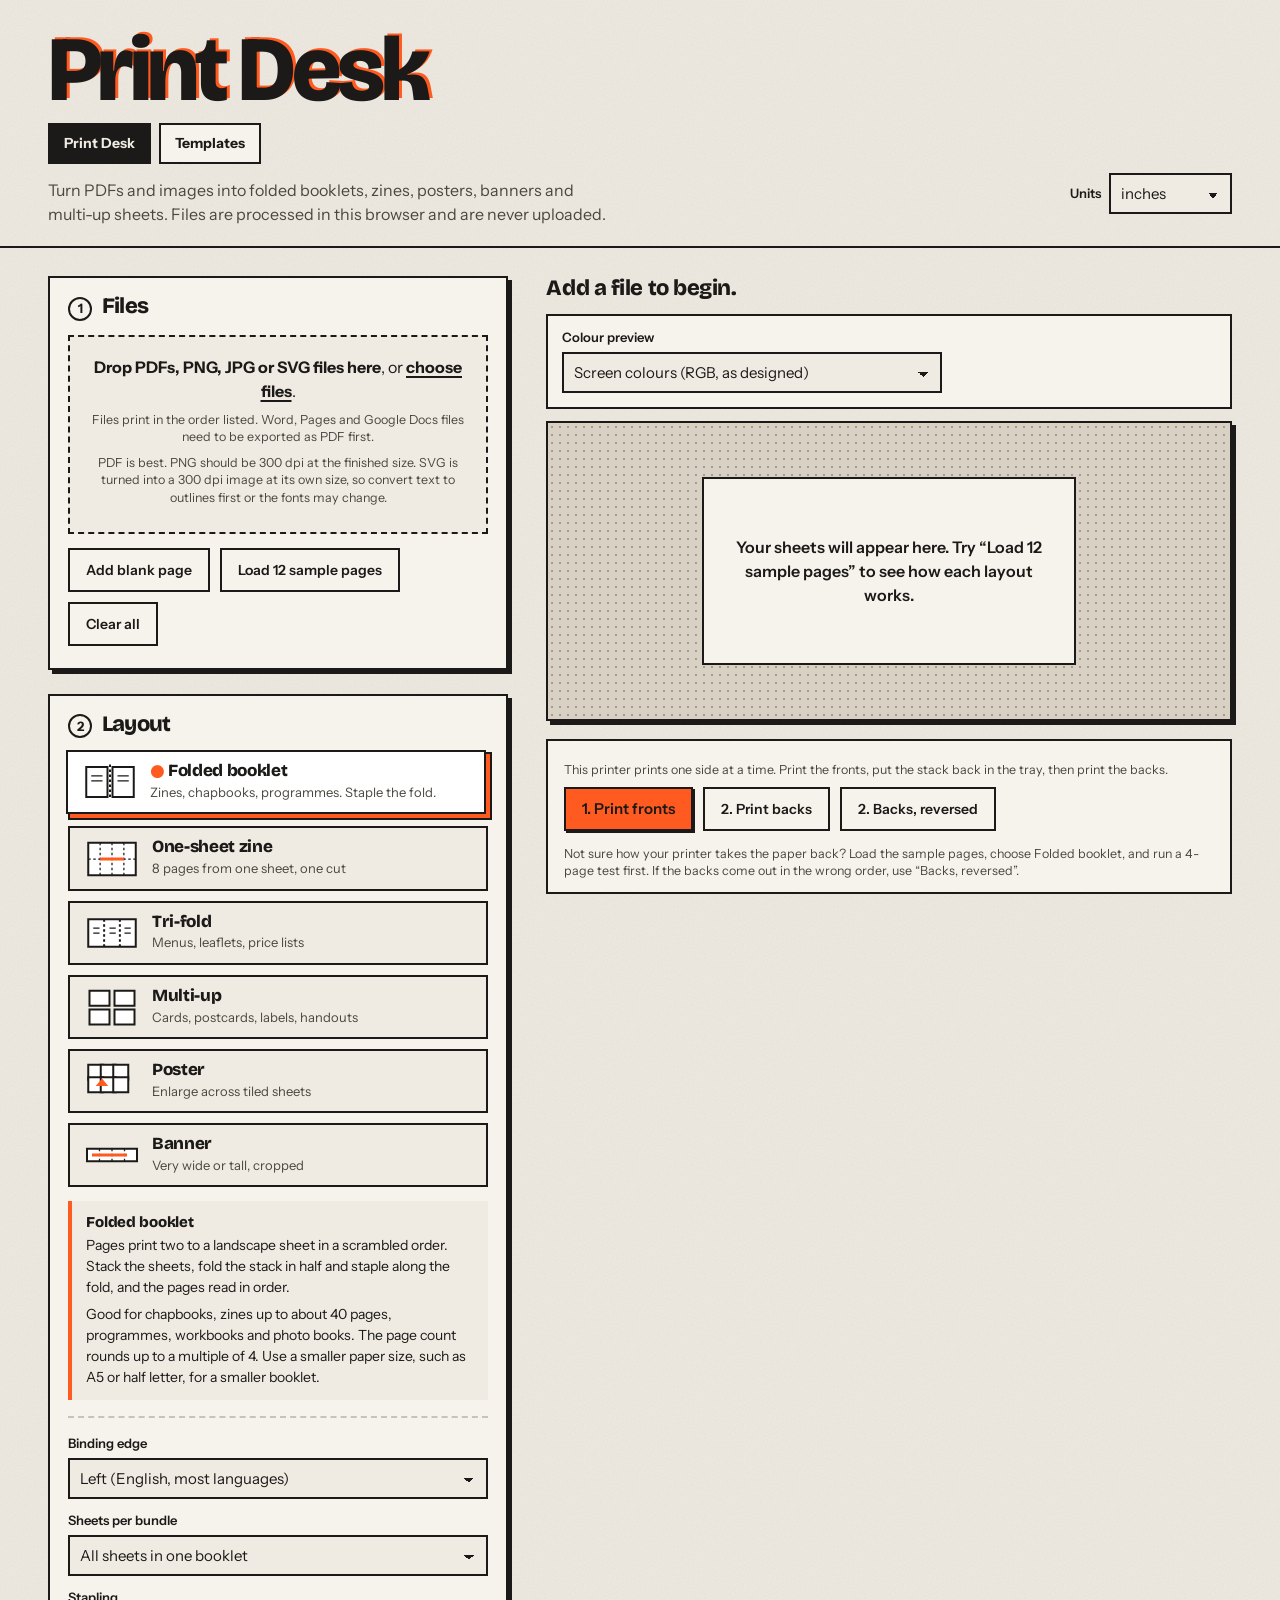
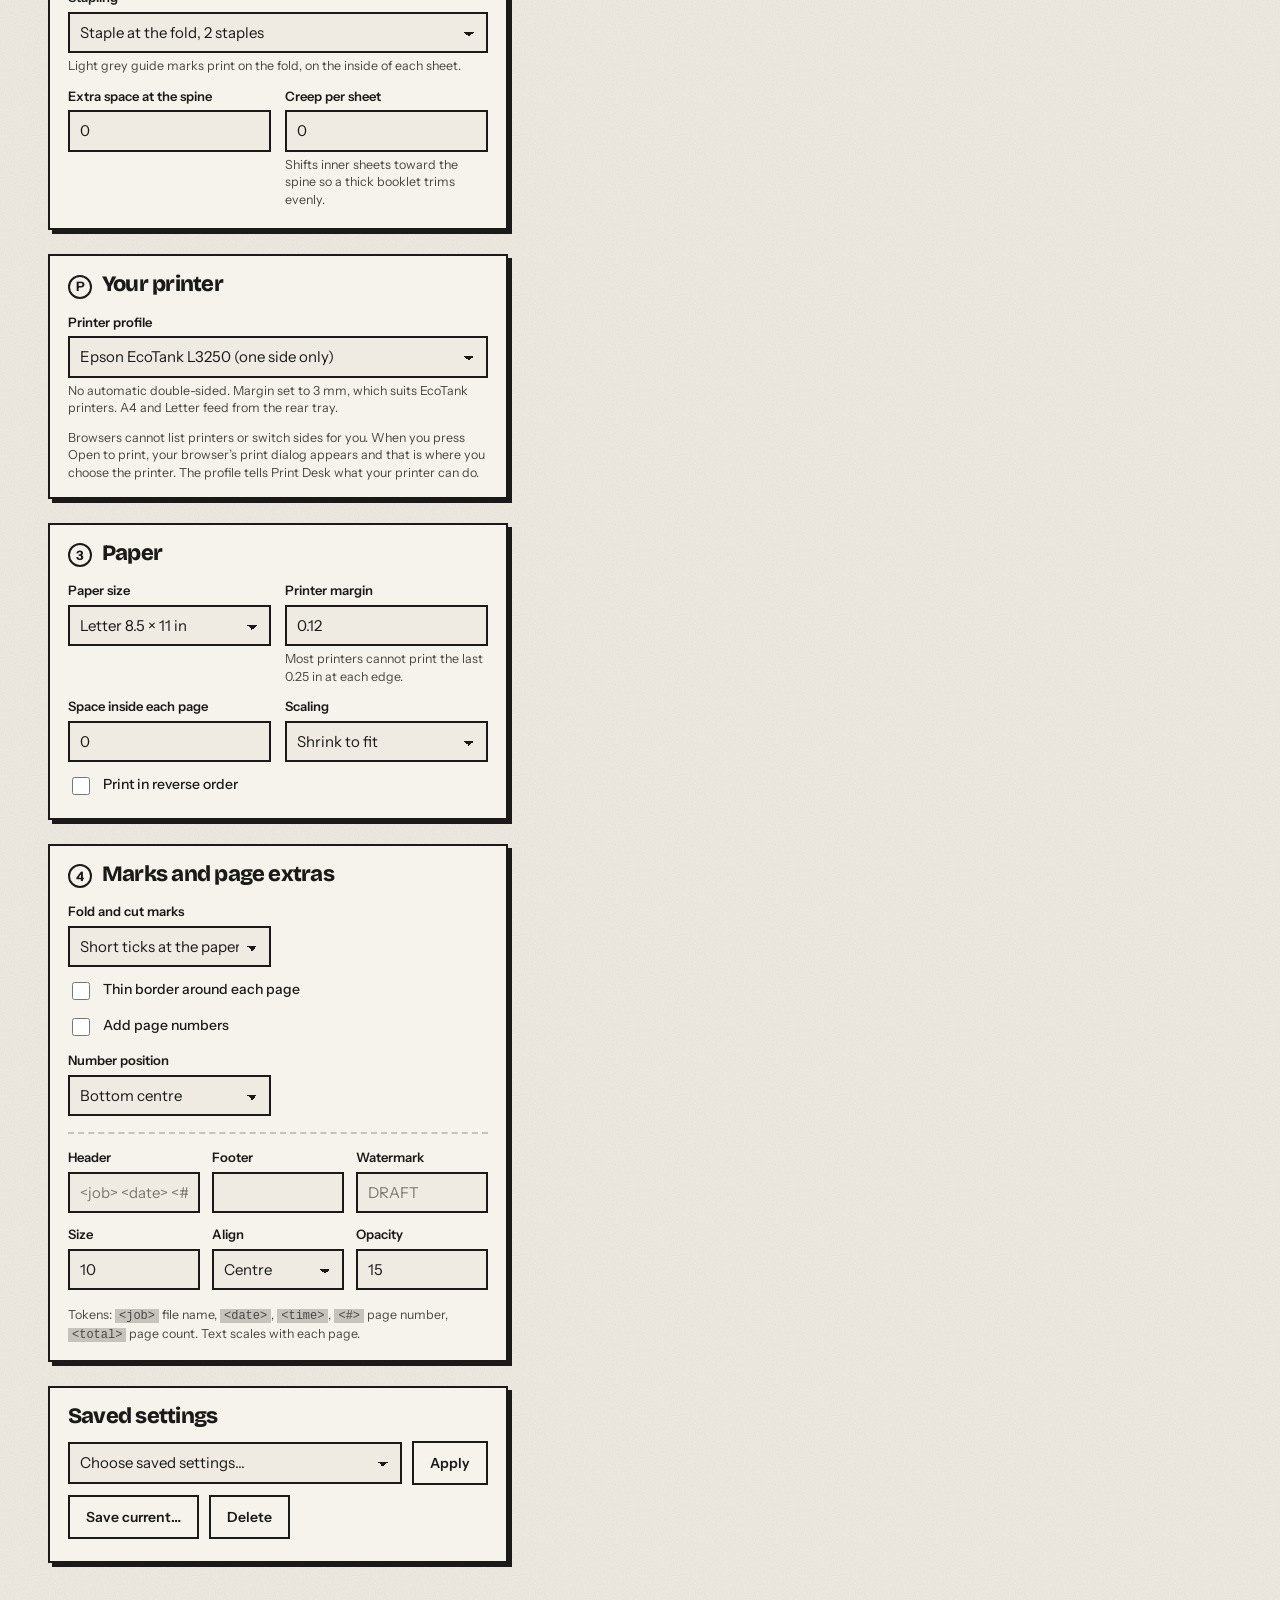
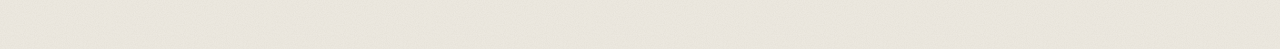
==== index.html @ c26a6591 "Add insert card for window pocket (with window guide); tidy panel labels Co-Authored-By: Claude Sonn" ====
<!doctype html>
<html lang="en">
<head>
<meta charset="utf-8">
<meta name="viewport" content="width=device-width, initial-scale=1">
<title>Print Desk</title>
<link rel="preconnect" href="https://fonts.googleapis.com">
<link rel="preconnect" href="https://fonts.gstatic.com" crossorigin>
<link href="https://fonts.googleapis.com/css2?family=Bricolage+Grotesque:opsz,wght@12..96,500;12..96,800&family=Instrument+Sans:wght@400;500;600;700&display=swap" rel="stylesheet">
<link rel="stylesheet" href="style.css?v=1791125872">
</head>
<body>
<a class="skip" href="#controls">Skip to settings</a>
<header class="top">
  <div>
    <h1 data-text="Print Desk">Print Desk</h1>
    <nav class="sitenav" aria-label="Tools"><a href="./" aria-current="page">Print Desk</a><a href="templates.html">Templates</a></nav>
    <p>Turn PDFs and images into folded booklets, zines, posters, banners and multi-up sheets. Files are processed in this browser and are never uploaded.</p>
  </div>
  <label class="unit">Units
    <select id="unit"><option value="in">inches</option><option value="mm">millimetres</option></select>
  </label>
</header>

<main class="layout">
  <form class="controls" id="controls" onsubmit="return false">

    <section class="card">
      <h2><span class="n" aria-hidden="true">1</span>Files</h2>
      <div class="drop" id="drop">
        <input type="file" id="fileInput" multiple accept="application/pdf,image/png,image/jpeg,image/webp,image/gif,image/svg+xml,.svg">
        <p><strong>Drop PDFs, PNG, JPG or SVG files here</strong>, or <label for="fileInput" class="link">choose files</label>.</p>
        <p class="hint">Files print in the order listed. Word, Pages and Google Docs files need to be exported as PDF first.</p>
        <p class="hint">PDF is best. PNG should be 300 dpi at the finished size. SVG is turned into a 300 dpi image at its own size, so convert text to outlines first or the fonts may change.</p>
      </div>
      <ul class="files" id="fileList"></ul>
      <div class="row">
        <button type="button" id="addBlank" class="ghost">Add blank page</button>
        <button type="button" id="addSample" class="ghost">Load 12 sample pages</button>
        <button type="button" id="clearAll" class="ghost">Clear all</button>
      </div>
    </section>

    <section class="card">
      <h2><span class="n" aria-hidden="true">2</span>Layout</h2>
      <div class="chips" role="radiogroup" aria-label="Layout">
        <label class="chip"><input type="radio" name="layout" value="booklet" checked><span><svg class="ico" viewBox="0 0 44 32" aria-hidden="true" focusable="false" fill="none" stroke="currentColor" stroke-width="1.6"><rect x="3" y="4" width="17" height="24" fill="#fff"/><rect x="24" y="4" width="17" height="24" fill="#fff"/><path d="M22 2v28" stroke-dasharray="2 2"/><path d="M7 11h9M7 15h9M28 11h9M28 15h9" stroke-width="1"/></svg><span class="txt"><b>Folded booklet</b><i>Zines, chapbooks, programmes. Staple the fold.</i></span></span></label>
        <label class="chip"><input type="radio" name="layout" value="zine"><span><svg class="ico" viewBox="0 0 44 32" aria-hidden="true" focusable="false" fill="none" stroke="currentColor" stroke-width="1.6"><rect x="3" y="3" width="38" height="26" fill="#fff"/><path d="M12.5 3v26M22 3v26M31.5 3v26M3 16h38" stroke-dasharray="2 2" stroke-width="1"/><path d="M12.5 16h19" stroke="#FF5A1F" stroke-width="2.4"/></svg><span class="txt"><b>One-sheet zine</b><i>8 pages from one sheet, one cut</i></span></span></label>
        <label class="chip"><input type="radio" name="layout" value="trifold"><span><svg class="ico" viewBox="0 0 44 32" aria-hidden="true" focusable="false" fill="none" stroke="currentColor" stroke-width="1.6"><rect x="3" y="5" width="38" height="22" fill="#fff"/><path d="M15.7 5v22M28.3 5v22" stroke-dasharray="2 2"/><path d="M7 12h5M7 16h5M20 12h5M20 16h5M32 12h5M32 16h5" stroke-width="1"/></svg><span class="txt"><b>Tri-fold</b><i>Menus, leaflets, price lists</i></span></span></label>
        <label class="chip"><input type="radio" name="layout" value="nup"><span><svg class="ico" viewBox="0 0 44 32" aria-hidden="true" focusable="false" fill="none" stroke="currentColor" stroke-width="1.6"><rect x="4" y="3" width="16" height="12" fill="#fff"/><rect x="24" y="3" width="16" height="12" fill="#fff"/><rect x="4" y="18" width="16" height="12" fill="#fff"/><rect x="24" y="18" width="16" height="12" fill="#fff"/></svg><span class="txt"><b>Multi-up</b><i>Cards, postcards, labels, handouts</i></span></span></label>
        <label class="chip"><input type="radio" name="layout" value="poster"><span><svg class="ico" viewBox="0 0 44 32" aria-hidden="true" focusable="false" fill="none" stroke="currentColor" stroke-width="1.6"><rect x="3" y="3" width="12" height="12" fill="#fff"/><rect x="13" y="3" width="12" height="12" fill="#fff"/><rect x="23" y="3" width="12" height="12" fill="#fff"/><rect x="3" y="13" width="12" height="12" fill="#fff"/><rect x="13" y="13" width="12" height="12" fill="#fff"/><rect x="23" y="13" width="12" height="12" fill="#fff"/><path d="M9 20l5-6 5 6z" fill="#FF5A1F" stroke="none"/></svg><span class="txt"><b>Poster</b><i>Enlarge across tiled sheets</i></span></span></label>
        <label class="chip"><input type="radio" name="layout" value="banner"><span><svg class="ico" viewBox="0 0 44 32" aria-hidden="true" focusable="false" fill="none" stroke="currentColor" stroke-width="1.6"><rect x="2" y="11" width="40" height="10" fill="#fff"/><path d="M12 11v10M22 11v10M32 11v10" stroke-dasharray="2 2" stroke-width="1"/><path d="M6 16h28" stroke="#FF5A1F" stroke-width="2.4"/></svg><span class="txt"><b>Banner</b><i>Very wide or tall, cropped</i></span></span></label>
      </div>
      <div class="explain" id="explain" aria-live="polite"></div>

      <div class="opts">
        <div class="opt" data-for="booklet">
          <label>Binding edge
            <select id="binding"><option value="left">Left (English, most languages)</option><option value="right">Right (Arabic, Urdu, Hebrew, manga)</option></select>
          </label>
          <label>Sheets per bundle
            <select id="sig">
              <option value="0">All sheets in one booklet</option>
              <option value="1">1 sheet (4 pages)</option><option value="2">2 sheets (8 pages)</option>
              <option value="3">3 sheets (12 pages)</option><option value="4">4 sheets (16 pages)</option>
              <option value="6">6 sheets (24 pages)</option><option value="8">8 sheets (32 pages)</option>
            </select>
          </label>
          <label>Stapling
            <select id="staples"><option value="2">Staple at the fold, 2 staples</option><option value="3">Staple at the fold, 3 staples</option><option value="0">Fold only, no staple marks</option></select>
            <span class="hint">Light grey guide marks print on the fold, on the inside of each sheet.</span>
          </label>
          <label>Extra space at the spine <input class="dim" id="gutter" type="number" min="0" step="any" value="0"></label>
          <label>Creep per sheet <input class="dim" id="creep" type="number" min="0" step="any" value="0">
            <span class="hint">Shifts inner sheets toward the spine so a thick booklet trims evenly.</span></label>
        </div>

        <div class="opt" data-for="nup">
          <label>Quick start
            <select id="nupPreset"><option value="">Custom grid</option><option value="2x5r">Business cards, 10 per sheet (same card repeated)</option><option value="2x2">Postcards or flyers, 4 per sheet</option><option value="1x2r">Half-page handouts (same page twice)</option><option value="2x1">Two pages side by side</option><option value="3x3">Contact sheet, 9 per sheet</option></select>
          </label>
          <label>Across <input id="across" type="number" min="1" max="12" value="2"></label>
          <label>Down <input id="down" type="number" min="1" max="12" value="2"></label>
          <label>Gap between pages <input class="dim" id="gap" type="number" min="0" step="any" value="0"></label>
          <label>Page order
            <select id="order"><option value="rows">In reading order</option><option value="stack">Cut and stack (pages come out in order after cutting)</option></select>
          </label>
          <label>Stapling or binding
            <select id="nupStaple"><option value="none">None</option><option value="corner">Staple one corner (top left)</option><option value="edge">Staple twice down the left edge</option></select>
            <span class="hint">Leaves extra room on the binding edge and prints a grey guide mark. With double-sided on, the mark and room switch sides on the backs so they line up.</span>
          </label>
          <label>Space for the staple <input class="dim" id="nupGutter" type="number" min="0" step="any" value="0"></label>
          <label class="check"><input type="checkbox" id="repeat"> Repeat the same page in every position (business cards, labels)</label>
          <label class="check"><input type="checkbox" id="duplex" checked> Print on both sides of each sheet</label>
          <label data-when="duplex">Printer flips on
            <select id="flip"><option value="long">Long edge</option><option value="short">Short edge</option></select>
          </label>
        </div>

        <div class="opt" data-for="poster banner">
          <label data-for="poster">Poster size
            <select id="posterPreset"><option value="">Custom size</option><option value="297x420mm">A3 (297 × 420 mm)</option><option value="420x594mm">A2 (420 × 594 mm)</option><option value="594x841mm">A1 (594 × 841 mm)</option><option value="841x1189mm">A0 (841 × 1189 mm)</option><option value="18x24in">18 × 24 in</option><option value="24x36in">24 × 36 in</option><option value="36x48in">36 × 48 in</option></select>
          </label>
          <label data-for="banner">Banner size
            <select id="bannerPreset"><option value="">Custom size</option><option value="72x12in">Wide banner, 6 ft × 1 ft</option><option value="36x6in">Shelf or door strip, 3 ft × 6 in</option><option value="12x72in">Tall banner, 1 ft × 6 ft</option><option value="120x18in">Long banner, 10 ft × 18 in</option></select>
          </label>
          <label>Final width <input class="dim" id="posterW" type="number" min="1" step="any" value="24"></label>
          <label>Final height <input class="dim" id="posterH" type="number" min="1" step="any" value="36"></label>
          <label class="check" data-for="poster"><input type="checkbox" id="keepShape" checked> Keep the shape of the first page</label>
          <label data-for="poster">Fit
            <select id="posterMode"><option value="fit">Fit without stretching</option><option value="stretch">Stretch to fill</option><option value="crop">Fill and crop</option></select>
          </label>
          <label>Overlap between sheets <input class="dim" id="overlap" type="number" min="0" step="any" value="0.5">
            <span class="hint">Printers cannot reach the paper edge, so tiles overlap and you trim the white strip.</span></label>
          <p class="hint" data-for="banner">Banners fill the width and crop the rest. Put your text at the top of the page and run the longest line edge to edge. For a tall banner, put it down the left side.</p>
        </div>

        <div class="opt" data-for="trifold">
          <p class="hint">Six panels per brochure, three on each side. Longer files make several brochures.</p>
        </div>

        <div class="opt" data-for="zine">
          <p class="hint">Pages 1 to 8 on one sheet. Fold, make one cut in the middle, and fold again. Longer files make several zines.</p>
        </div>
      </div>
    </section>

    <section class="card">
      <h2><span class="n" aria-hidden="true">P</span>Your printer</h2>
      <label>Printer profile
        <select id="printer">
          <option value="l3250">Epson EcoTank L3250 (one side only)</option>
          <option value="auto">Printer with automatic double-sided</option>
          <option value="single">Other one-sided printer</option>
        </select>
        <span class="hint" id="printerNote"></span>
      </label>
      <p class="hint">Browsers cannot list printers or switch sides for you. When you press Open to print, your browser’s print dialog appears and that is where you choose the printer. The profile tells Print Desk what your printer can do.</p>
    </section>

    <section class="card">
      <h2><span class="n" aria-hidden="true">3</span>Paper</h2>
      <div class="grid2">
        <label>Paper size
          <select id="paper">
            <option value="letter">Letter 8.5 × 11 in</option><option value="legal">Legal 8.5 × 14 in</option>
            <option value="tabloid">Tabloid 11 × 17 in</option><option value="halfletter">Half letter 5.5 × 8.5 in</option>
            <option value="a4">A4</option><option value="a3">A3</option><option value="a5">A5</option><option value="a6">A6</option>
            <option value="custom">Custom…</option>
          </select>
        </label>
        <label data-for="nup poster banner">Sheet orientation
          <select id="orientation"><option value="auto">Automatic</option><option value="portrait">Portrait</option><option value="landscape">Landscape</option></select>
        </label>
        <label class="custom">Custom width <input class="dim" id="customW" type="number" min="1" step="any" value="8.5"></label>
        <label class="custom">Custom height <input class="dim" id="customH" type="number" min="1" step="any" value="11"></label>
        <label>Printer margin <input class="dim" id="margin" type="number" min="0" step="any" value="0.25">
          <span class="hint">Most printers cannot print the last 0.25 in at each edge.</span></label>
        <label data-for="booklet zine trifold nup">Space inside each page <input class="dim" id="pad" type="number" min="0" step="any" value="0"></label>
        <label data-for="booklet zine trifold nup">Scaling
          <select id="scaling"><option value="fit">Shrink to fit</option><option value="stretch">Stretch to fill</option><option value="none">Actual size (crop if larger)</option></select>
        </label>
        <label class="check"><input type="checkbox" id="reverse"> Print in reverse order</label>
      </div>
    </section>

    <section class="card" data-for="booklet zine trifold nup poster banner" id="extras">
      <h2><span class="n" aria-hidden="true">4</span>Marks and page extras</h2>
      <div class="grid2">
        <label>Fold and cut marks
          <select id="marks"><option value="ticks">Short ticks at the paper edge</option><option value="lines">Full lines</option><option value="none">None</option></select>
        </label>
        <label class="check" data-for="booklet zine trifold nup"><input type="checkbox" id="border"> Thin border around each page</label>
        <label class="check" data-for="booklet zine trifold nup"><input type="checkbox" id="pnOn"> Add page numbers</label>
        <label data-for="booklet zine trifold nup">Number position
          <select id="pnPos"><option value="bc">Bottom centre</option><option value="bo">Bottom outer corner</option><option value="br">Bottom right</option><option value="bl">Bottom left</option><option value="tc">Top centre</option><option value="tr">Top right</option></select>
        </label>
      </div>
      <div class="stamp" data-for="booklet zine trifold nup">
        <label>Header <input id="headerText" type="text" placeholder="&lt;job&gt; &lt;date&gt; &lt;#&gt;"></label>
        <label>Footer <input id="footerText" type="text"></label>
        <label>Watermark <input id="wmText" type="text" placeholder="DRAFT"></label>
        <label>Size <input id="headerSize" type="number" min="4" max="48" value="10"></label>
        <label>Align <select id="headerAlign"><option value="center">Centre</option><option value="left">Left</option><option value="right">Right</option></select></label>
        <label>Opacity <input id="wmOpacity" type="number" min="3" max="100" value="15"></label>
        <p class="hint">Tokens: <code>&lt;job&gt;</code> file name, <code>&lt;date&gt;</code>, <code>&lt;time&gt;</code>, <code>&lt;#&gt;</code> page number, <code>&lt;total&gt;</code> page count. Text scales with each page.</p>
      </div>
    </section>

    <section class="card">
      <h2>Saved settings</h2>
      <div class="row">
        <select id="presetList" aria-label="Saved settings"><option value="">Choose saved settings…</option></select>
        <button type="button" id="presetLoad" class="ghost">Apply</button>
        <button type="button" id="presetSave" class="ghost">Save current…</button>
        <button type="button" id="presetDelete" class="ghost">Delete</button>
      </div>
    </section>
  </form>

  <aside class="preview">
    <div class="stickyPane">
      <div class="summary" id="summary">Add a file to begin.</div>
      <div class="proof">
        <label>Colour preview
          <select id="proof">
            <option value="">Screen colours (RGB, as designed)</option>
            <option value="inkjet">Home inkjet on plain paper</option>
            <option value="uncoated">Uncoated paper, commercial CMYK</option>
            <option value="coated">Coated paper, commercial CMYK</option>
          </select>
        </label>
        <label class="check" id="proofCmpWrap" hidden><input type="checkbox" id="proofCmp"> Show original colours for comparison</label>
        <p class="hint" id="proofNote" hidden>Approximate. It mimics how four-colour ink dulls bright screen colours, such as neon orange or vivid blue. It is not your printer’s real profile. Print a small test of the colours that matter.</p>
      </div>
      <div class="nav" id="nav" hidden>
        <button type="button" id="prev" aria-label="Previous sheet">‹</button>
        <span id="navLabel"></span>
        <button type="button" id="next" aria-label="Next sheet">›</button>
      </div>
      <div class="stage" id="stage"></div>
      <div class="export">
        <div class="manual" id="manualRow" hidden>
          <p class="hint" id="manualHint">This printer prints one side at a time. Print the fronts, put the stack back in the tray, then print the backs.</p>
          <div class="row">
            <button type="button" class="primary" data-pass="fronts">1. Print fronts</button>
            <button type="button" class="ghost" data-pass="backs">2. Print backs</button>
            <button type="button" class="ghost" data-pass="backs-rev">2. Backs, reversed</button>
          </div>
          <p class="hint">Not sure how your printer takes the paper back? Load the sample pages, choose Folded booklet, and run a 4-page test first. If the backs come out in the wrong order, use “Backs, reversed”.</p>
        </div>
        <label id="outputWrap" hidden>Which sheets
          <select id="output">
            <option value="all">Everything, for a double-sided printer</option>
            <option value="fronts">Fronts only</option>
            <option value="backs">Backs only</option>
            <option value="backs-rev">Backs only, reversed</option>
          </select>
        </label>
        <div class="row" id="stdRow">
          <button type="button" id="printNow" class="primary" disabled>Print</button>
          <button type="button" id="download" class="ghost" disabled>Download PDF</button>
          <button type="button" id="openPrint" class="ghost" disabled>Open in new tab</button>
        </div>
      </div>
      <div class="howto" id="howto" hidden>
        <h3>How to print this</h3>
        <ol id="howtoList"></ol>
      </div>
    </div>
  </aside>
</main>

<script src="vendor/pdf-lib.min.js"></script>
<script src="vendor/pdf.min.js"></script>
<script src="imageutil.js?v=1791125872"></script>
<script src="softproof.js?v=1791125872"></script>
<script src="engine.js?v=1791125872"></script>
<script src="app.js?v=1791125872"></script>
</body>
</html>
---- style.css ----
/* Print Desk — same inks as the Two Cat site: one black, one fluorescent orange, uncoated paper.
   Orange is only for the main action, the active choice and focus. */
:root {
  --paper: #EFEBE2;
  --paper-2: #F6F3EC;
  --ink: #1B1A18;
  --ink-soft: #4A4742;
  --orange: #FF5A1F;
  --rule: rgba(27, 26, 24, .22);
  --err: #B3261E;
  --display: "Bricolage Grotesque", "Arial Black", system-ui, sans-serif;
  --body: "Instrument Sans", system-ui, -apple-system, sans-serif;
  --gutter: clamp(16px, 4vw, 48px);
  --hard: 4px 4px 0 var(--ink);
  --hard-sm: 2px 2px 0 var(--ink);
  --mis-x: 3px; --mis-y: -2px;
  color-scheme: light;
}
* { box-sizing: border-box; }
html { -webkit-text-size-adjust: 100%; }
body {
  margin: 0; color: var(--ink); font: 400 16px/1.5 var(--body); -webkit-font-smoothing: antialiased;
  background-color: var(--paper);
  background-image: url("data:image/svg+xml;utf8,<svg xmlns='http://www.w3.org/2000/svg' width='160' height='160'><filter id='n'><feTurbulence type='fractalNoise' baseFrequency='.9' numOctaves='2' stitchTiles='stitch'/><feColorMatrix values='0 0 0 0 .1  0 0 0 0 .1  0 0 0 0 .09  0 0 0 .07 0'/></filter><rect width='100%' height='100%' filter='url(%23n)'/></svg>");
}
h1, h2, h3 { margin: 0; font-family: var(--display); font-weight: 800; letter-spacing: -.035em; line-height: .95; }
p { margin: 0 0 8px; }
code { background: var(--rule); padding: 0 4px; font-size: 12px; }
[hidden] { display: none !important; }

.skip { position: absolute; left: -999px; top: 8px; background: var(--ink); color: var(--paper); padding: 8px 12px; z-index: 10; }
.skip:focus { left: 8px; }

/* header */
.top { display: flex; justify-content: space-between; gap: 24px; align-items: flex-end; padding: 32px var(--gutter) 20px; max-width: 1360px; margin: 0 auto; border-bottom: 2px solid var(--ink); }
.top h1 { font-size: clamp(44px, 8vw, 92px); letter-spacing: -.05em; line-height: .82; position: relative; display: inline-block; }
.top h1::after { content: attr(data-text); position: absolute; inset: 0; color: var(--orange); transform: translate(var(--mis-x), var(--mis-y)); mix-blend-mode: multiply; z-index: -1; pointer-events: none; }
.top h1 { z-index: 0; isolation: isolate; }
.top p { max-width: 52ch; margin: 14px 0 0; color: var(--ink-soft); }
.unit { font-size: 13px; font-weight: 600; display: flex; gap: 8px; align-items: center; white-space: nowrap; }
.unit select { width: auto; margin: 0; }

.layout { display: grid; grid-template-columns: minmax(320px, 460px) 1fr; gap: clamp(20px, 3vw, 40px); padding: 28px var(--gutter) 64px; max-width: 1360px; margin: 0 auto; align-items: start; }
@media (max-width: 880px) { .layout { grid-template-columns: 1fr; } .top { align-items: flex-start; flex-direction: column; } }

/* cards: a sheet laid on the paper */
.card { background: var(--paper-2); border: 2px solid var(--ink); box-shadow: var(--hard); padding: 18px 18px 8px; margin-bottom: 24px; }
.card h2 { font-size: 22px; margin-bottom: 14px; display: flex; align-items: baseline; gap: 10px; }
.card h2 .n { font-size: 13px; font-family: var(--body); font-weight: 700; letter-spacing: 0; border: 2px solid var(--ink); border-radius: 50%; width: 24px; height: 24px; display: inline-grid; place-items: center; flex: none; }

label { display: block; font-size: 13px; font-weight: 600; color: var(--ink); margin-bottom: 12px; }
label.check { display: flex; gap: 10px; align-items: flex-start; font-size: 14px; font-weight: 500; min-height: 24px; }
label.check input { margin-top: 3px; width: 18px; height: 18px; accent-color: var(--ink); flex: none; }
input[type=text], input[type=number], select {
  display: block; width: 100%; margin-top: 4px; padding: 9px 10px; font: 400 15px/1.3 var(--body); color: var(--ink);
  background: var(--paper); border: 2px solid var(--ink); border-radius: 0; min-height: 40px;
}
select { appearance: none; background-image: linear-gradient(45deg, transparent 50%, var(--ink) 50%), linear-gradient(135deg, var(--ink) 50%, transparent 50%); background-position: calc(100% - 17px) 55%, calc(100% - 12px) 55%; background-size: 5px 5px; background-repeat: no-repeat; padding-right: 30px; }
input::placeholder { color: var(--ink-soft); opacity: .7; }
:focus-visible { outline: 3px solid var(--orange); outline-offset: 2px; }
input[type=text]:focus-visible, input[type=number]:focus-visible, select:focus-visible { outline-offset: 0; box-shadow: var(--hard-sm); }
.hint { display: block; font-size: 12.5px; font-weight: 400; color: var(--ink-soft); margin-top: 4px; line-height: 1.4; }
.grid2 { display: grid; grid-template-columns: 1fr 1fr; gap: 0 14px; }
.grid2 .check { grid-column: 1 / -1; }
.stamp { display: grid; grid-template-columns: 1fr 1fr 1fr; gap: 0 12px; margin-top: 4px; border-top: 2px dashed var(--rule); padding-top: 14px; }
.stamp .hint { grid-column: 1 / -1; margin-bottom: 8px; }
.opts .opt { display: grid; grid-template-columns: 1fr 1fr; gap: 0 14px; margin-top: 16px; padding-top: 16px; border-top: 2px dashed var(--rule); }
.opts .opt > .check, .opts .opt > .hint, .opts .opt > label:has(select) { grid-column: 1 / -1; }
.opts .opt > label:has(.dim) { grid-column: auto; }
.custom { display: none; }
body.custom-paper .custom { display: block; }

/* buttons */
button { font: 600 14px/1 var(--body); cursor: pointer; padding: 12px 16px; min-height: 44px; border: 2px solid var(--ink); background: var(--ink); color: var(--paper); border-radius: 0; transition: transform .12s cubic-bezier(.3, 1.5, .55, 1), box-shadow .12s; touch-action: manipulation; }
button:hover:not(:disabled) { transform: translate(-1px, -1px); box-shadow: var(--hard-sm); }
button:active:not(:disabled) { transform: translate(1px, 1px); box-shadow: none; }
button.ghost { background: var(--paper-2); color: var(--ink); }
button.primary { background: var(--orange); color: var(--ink); box-shadow: var(--hard-sm); font-size: 15px; }
button.primary:hover:not(:disabled) { box-shadow: 3px 3px 0 var(--ink); }
button:disabled { opacity: .4; cursor: not-allowed; }
.row { display: flex; flex-wrap: wrap; gap: 10px; align-items: center; margin: 4px 0 14px; }
.row select { width: auto; flex: 1 1 160px; margin: 0; }

/* files */
.drop { border: 2px dashed var(--ink); padding: 18px; text-align: center; background: var(--paper); margin-bottom: 14px; transition: background .15s; }
.drop.over { background: color-mix(in srgb, var(--orange) 22%, var(--paper)); border-style: solid; }
.drop input { position: absolute; width: 1px; height: 1px; opacity: 0; }
.drop:focus-within { outline: 3px solid var(--orange); outline-offset: 2px; }
.link { color: var(--ink); text-decoration: underline; text-underline-offset: 3px; text-decoration-thickness: 2px; cursor: pointer; display: inline; font-size: inherit; font-weight: 700; }
.files { list-style: none; margin: 0 0 4px; padding: 0; display: grid; gap: 10px; }
.files:empty { display: none; }
.files li { display: grid; grid-template-columns: 48px 1fr auto; gap: 12px; align-items: center; background: var(--paper); border: 2px solid var(--ink); padding: 8px; cursor: grab; }
.files li.dragging { opacity: .35; }
.files img, .files .blank { width: 48px; height: 60px; object-fit: contain; background: #fff; border: 1.5px solid var(--ink); }
.files .blank { background: repeating-linear-gradient(45deg, var(--paper), var(--paper) 4px, #fff 4px, #fff 8px); }
.files .name { font-weight: 700; font-size: 14px; overflow: hidden; text-overflow: ellipsis; white-space: nowrap; }
.files .meta { font-size: 12.5px; color: var(--ink-soft); }
.files .range { margin-top: 6px; padding: 5px 8px; font-size: 13px; min-height: 32px; }
.files .btns { display: flex; flex-direction: column; gap: 4px; }
.files .btns button { min-height: 28px; min-width: 32px; padding: 2px 8px; font-size: 14px; background: var(--paper-2); color: var(--ink); }

/* layout chips */
.chips { display: grid; gap: 10px; }
.chip { margin: 0; position: relative; }
.chip input { position: absolute; opacity: 0; inset: 0; width: 100%; height: 100%; margin: 0; cursor: pointer; }
.chip > span { display: flex; gap: 12px; align-items: center; border: 2px solid var(--ink); padding: 10px 14px; background: var(--paper); transition: transform .12s cubic-bezier(.3, 1.5, .55, 1), box-shadow .12s; }
.chip b { display: block; font: 800 17px/1.1 var(--display); letter-spacing: -.02em; }
.chip i { display: block; font-style: normal; font-weight: 400; font-size: 13px; color: var(--ink-soft); margin-top: 2px; }
.chip:hover span { transform: translate(-1px, -1px); box-shadow: var(--hard-sm); }
.chip input:checked + span { background: #fff; box-shadow: 4px 4px 0 var(--orange), 4px 4px 0 2px var(--ink); transform: translate(-2px, -2px); }
.chip input:checked + span b::before { content: "● "; color: var(--orange); }
.chip input:focus-visible + span { outline: 3px solid var(--orange); outline-offset: 3px; }

/* preview */
.preview .stickyPane { position: sticky; top: 16px; max-height: calc(100vh - 32px); overflow: auto; padding: 4px 8px 12px 4px; margin: -4px -8px -12px -4px; }
@media (max-width: 880px) { .preview .stickyPane { position: static; max-height: none; overflow: visible; } }
.summary { font: 800 22px/1.1 var(--display); letter-spacing: -.02em; margin-bottom: 12px; min-height: 26px; }
.summary.err { color: var(--err); font-family: var(--body); font-size: 15px; font-weight: 600; }
.nav { display: flex; align-items: center; gap: 12px; margin-bottom: 10px; font-size: 14px; font-weight: 600; }
.nav button { padding: 4px 14px; font-size: 20px; min-height: 44px; min-width: 44px; background: var(--paper-2); color: var(--ink); }
.stage {
  border: 2px solid var(--ink); box-shadow: var(--hard); padding: 20px; min-height: 300px;
  display: flex; flex-wrap: wrap; gap: 16px; justify-content: center; align-items: flex-start;
  background-color: #D9D1C4;
  background-image: radial-gradient(circle, rgba(27, 26, 24, .28) 1px, transparent 1.6px);
  background-size: 8px 8px;
}
.stage.tiles { display: grid; gap: 3px; justify-content: center; }
.stage figure { margin: 0; text-align: center; }
.stage canvas { display: block; background: #fff; border: 1.5px solid var(--ink); box-shadow: 4px 4px 0 var(--orange); max-width: 100%; height: auto; }
.stage.tiles canvas { box-shadow: none; }
.stage figcaption { font-size: 12.5px; font-weight: 700; margin-top: 8px; }
.stage .empty { align-self: center; text-align: center; padding: 56px 16px; background: var(--paper-2); border: 2px solid var(--ink); font-weight: 600; max-width: 34ch; }
.export { margin-top: 18px; padding: 16px 16px 4px; background: var(--paper-2); border: 2px solid var(--ink); }
.howto { margin-top: 20px; padding: 16px 18px 8px; background: var(--paper-2); border: 2px solid var(--ink); font-size: 14.5px; }
.howto h3 { font-size: 20px; margin-bottom: 10px; }
.howto ol { margin: 0; padding-left: 22px; }
.howto li { margin-bottom: 10px; max-width: 68ch; }
.howto li::marker { font-weight: 800; }

@media (max-width: 520px) { .grid2, .opts .opt, .stamp { grid-template-columns: 1fr; } }
@media (prefers-reduced-motion: reduce) { * { transition: none !important; } }

.chip .ico { width: 56px; height: 40px; flex: none; color: var(--ink); }
.chip .txt { display: block; }
.explain { margin-top: 14px; padding: 12px 14px; border-left: 4px solid var(--orange); background: var(--paper); font-size: 14px; }
.explain b { display: block; font: 800 15px/1.2 var(--display); letter-spacing: -.01em; margin-bottom: 4px; }
.explain p { margin: 0 0 6px; max-width: 60ch; }
.explain p:last-child { margin: 0; }
.manual { margin-bottom: 4px; }

.sitenav { display: flex; gap: 8px; margin-top: 16px; }
.sitenav a { font-weight: 700; font-size: 14px; color: var(--ink); text-decoration: none; padding: 8px 14px; border: 2px solid var(--ink); background: var(--paper-2); min-height: 40px; display: inline-flex; align-items: center; }
.sitenav a[aria-current=page] { background: var(--ink); color: var(--paper); }
.sitenav a:hover:not([aria-current=page]) { box-shadow: var(--hard-sm); transform: translate(-1px, -1px); }
.tpl-stage { background-color: #D9D1C4; background-image: radial-gradient(circle, rgba(27, 26, 24, .28) 1px, transparent 1.6px); background-size: 8px 8px; border: 2px solid var(--ink); box-shadow: var(--hard); padding: 20px; display: grid; gap: 18px; justify-items: center; }
.tpl-stage figure { margin: 0; text-align: center; width: 100%; }
.tpl-stage svg { max-width: 100%; height: auto; max-height: 420px; background: #fff; border: 1.5px solid var(--ink); box-shadow: 4px 4px 0 var(--orange); }
.tpl-stage figcaption { font-size: 12.5px; font-weight: 700; margin-top: 8px; }
.tpl-stage .paper svg { box-shadow: none; max-height: 260px; }
table.panels { width: 100%; border-collapse: collapse; font-size: 14px; margin-bottom: 10px; }
table.panels th, table.panels td { text-align: left; padding: 6px 8px; border-bottom: 1.5px solid var(--rule); }
table.panels th { font-weight: 700; font-size: 12.5px; }
.artname { font-size: 13px; margin: 0 0 12px; }

.proof { margin-bottom: 12px; padding: 12px 14px 2px; background: var(--paper-2); border: 2px solid var(--ink); }
.proof select { max-width: 380px; }
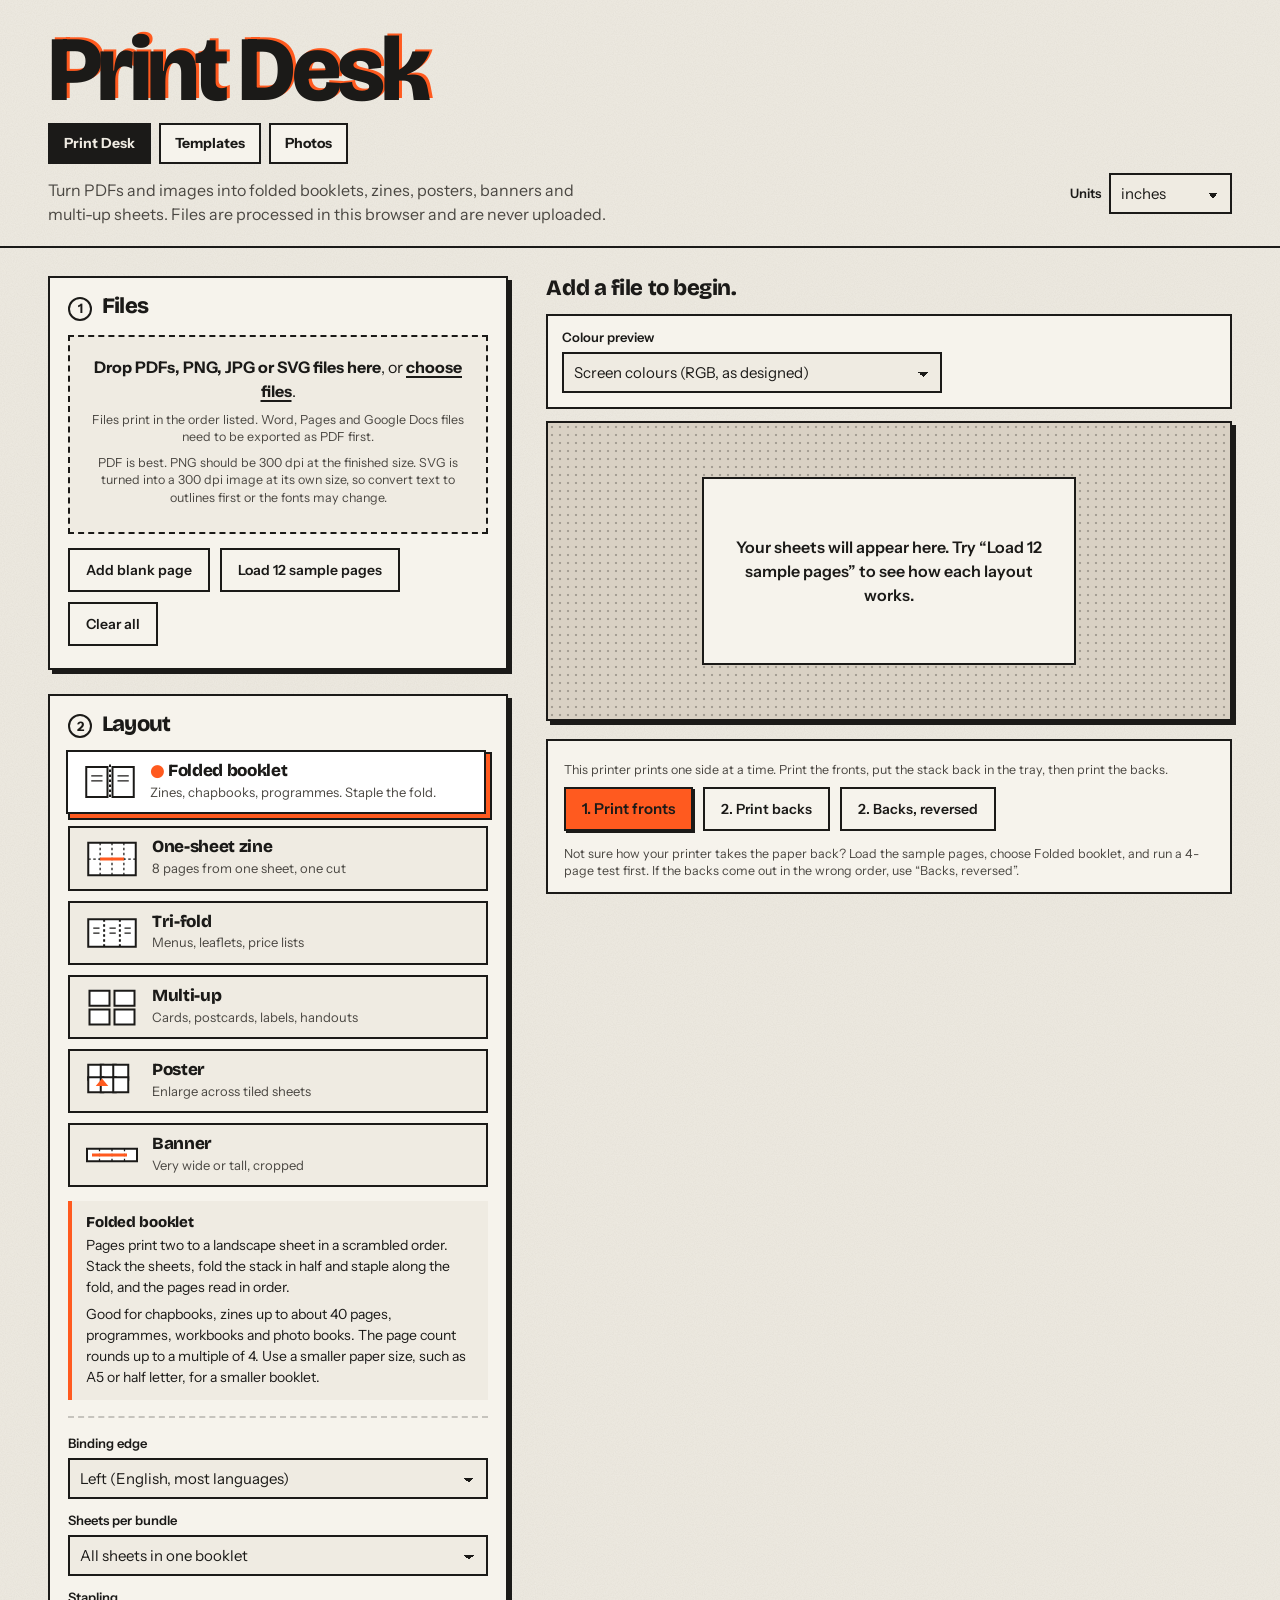
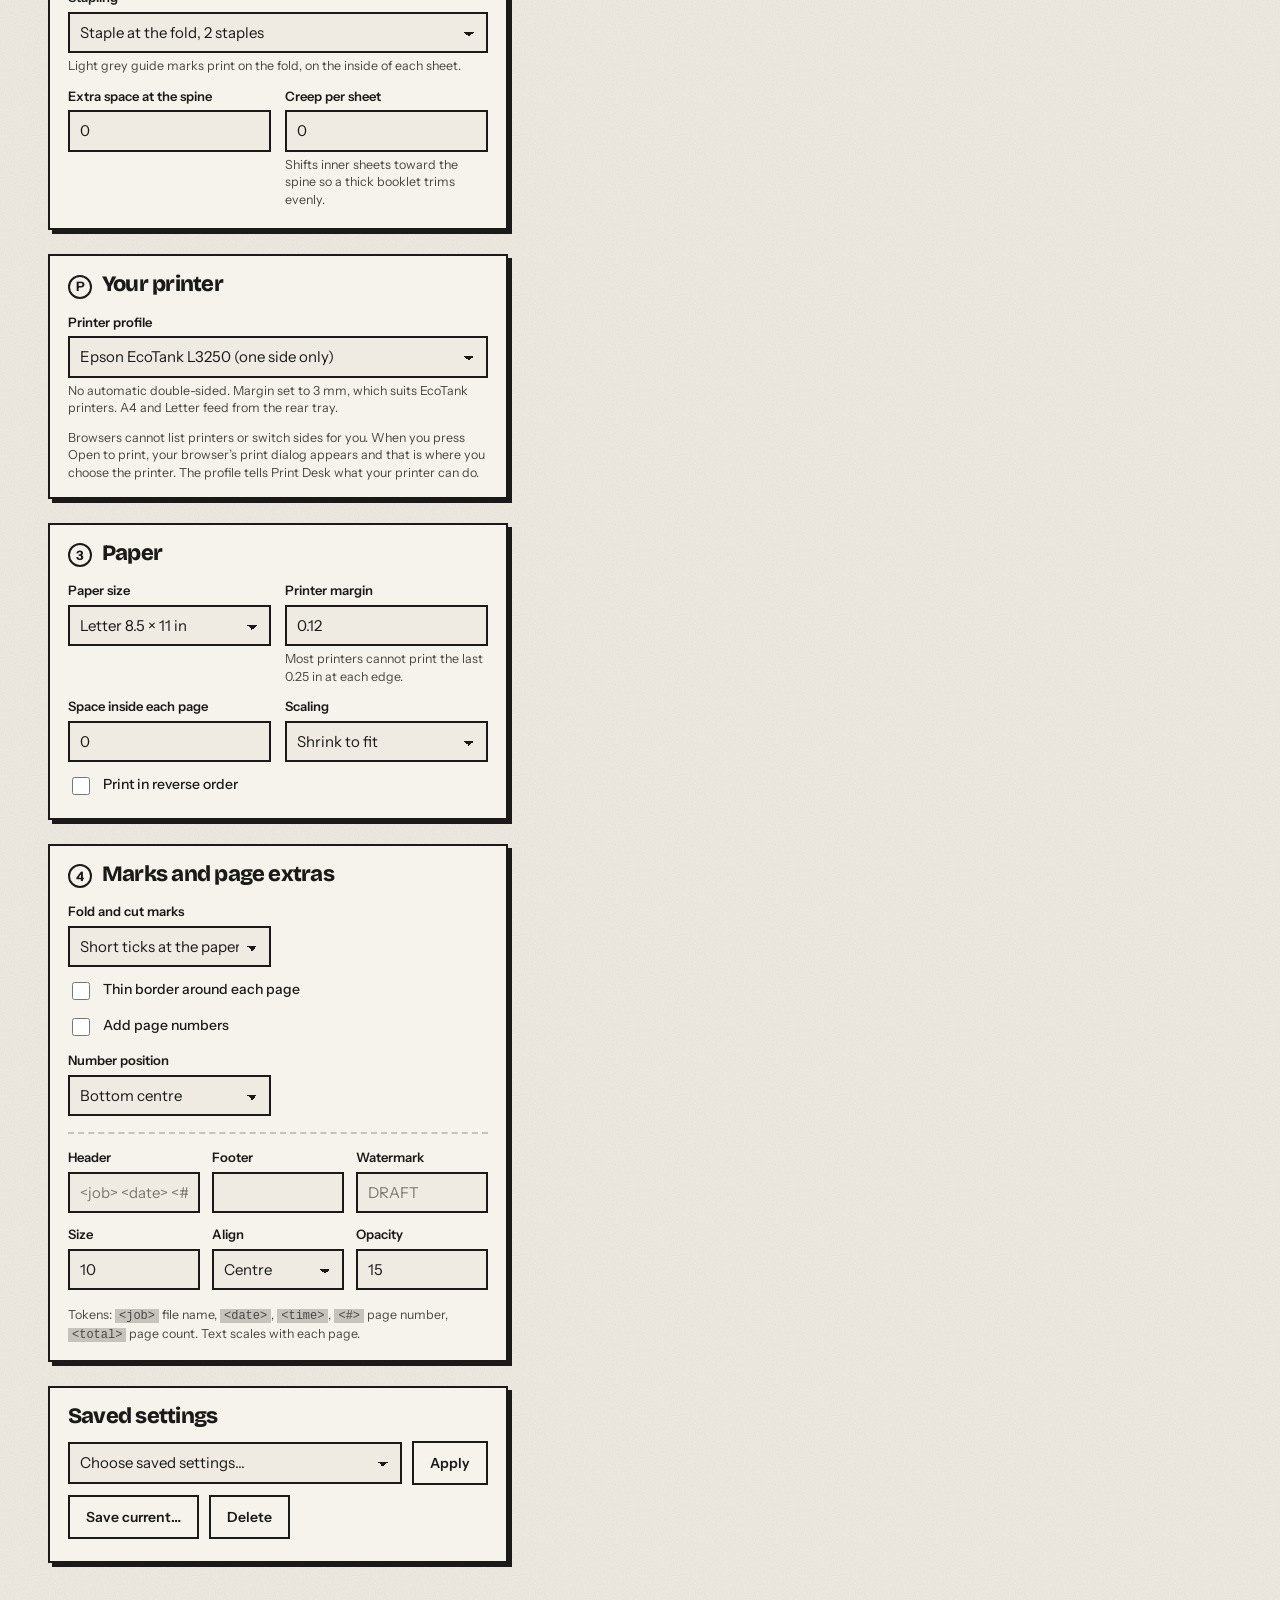
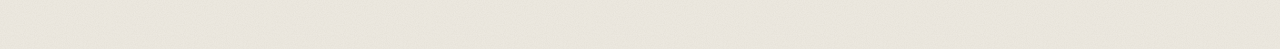
==== commit eefc07a2: "Add Photos page: multiple photos packed on A4 at true print size Co-Authored-By: Claude Sonnet 5.5 <" ====
--- a/index.html
+++ b/index.html
@@ -7,14 +7,14 @@
 <link rel="preconnect" href="https://fonts.googleapis.com">
 <link rel="preconnect" href="https://fonts.gstatic.com" crossorigin>
 <link href="https://fonts.googleapis.com/css2?family=Bricolage+Grotesque:opsz,wght@12..96,500;12..96,800&family=Instrument+Sans:wght@400;500;600;700&display=swap" rel="stylesheet">
-<link rel="stylesheet" href="style.css?v=1791125872">
+<link rel="stylesheet" href="style.css?v=1791130275">
 </head>
 <body>
 <a class="skip" href="#controls">Skip to settings</a>
 <header class="top">
   <div>
     <h1 data-text="Print Desk">Print Desk</h1>
-    <nav class="sitenav" aria-label="Tools"><a href="./" aria-current="page">Print Desk</a><a href="templates.html">Templates</a></nav>
+    <nav class="sitenav" aria-label="Tools"><a href="./" aria-current="page">Print Desk</a><a href="templates.html">Templates</a><a href="photos.html">Photos</a></nav>
     <p>Turn PDFs and images into folded booklets, zines, posters, banners and multi-up sheets. Files are processed in this browser and are never uploaded.</p>
   </div>
   <label class="unit">Units
@@ -253,9 +253,9 @@
 
 <script src="vendor/pdf-lib.min.js"></script>
 <script src="vendor/pdf.min.js"></script>
-<script src="imageutil.js?v=1791125872"></script>
-<script src="softproof.js?v=1791125872"></script>
-<script src="engine.js?v=1791125872"></script>
-<script src="app.js?v=1791125872"></script>
+<script src="imageutil.js?v=1791130275"></script>
+<script src="softproof.js?v=1791130275"></script>
+<script src="engine.js?v=1791130275"></script>
+<script src="app.js?v=1791130275"></script>
 </body>
 </html>
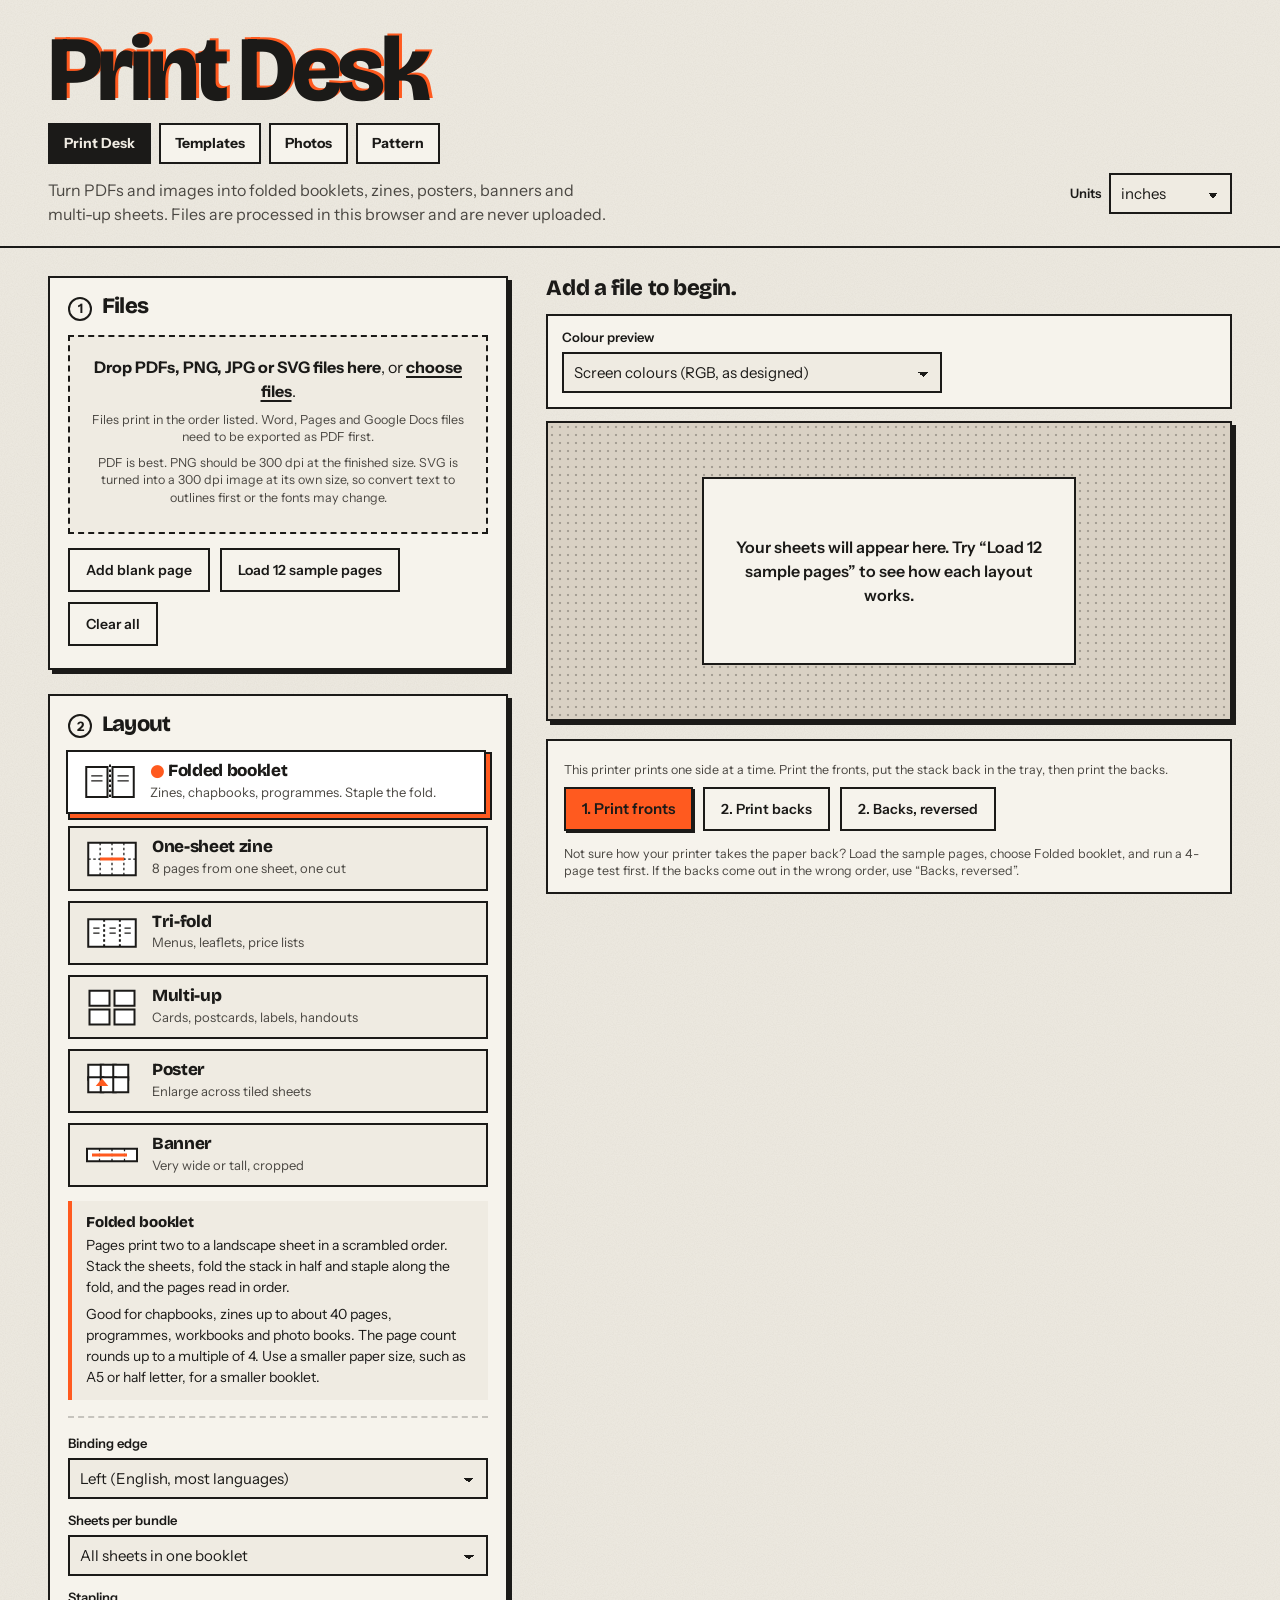
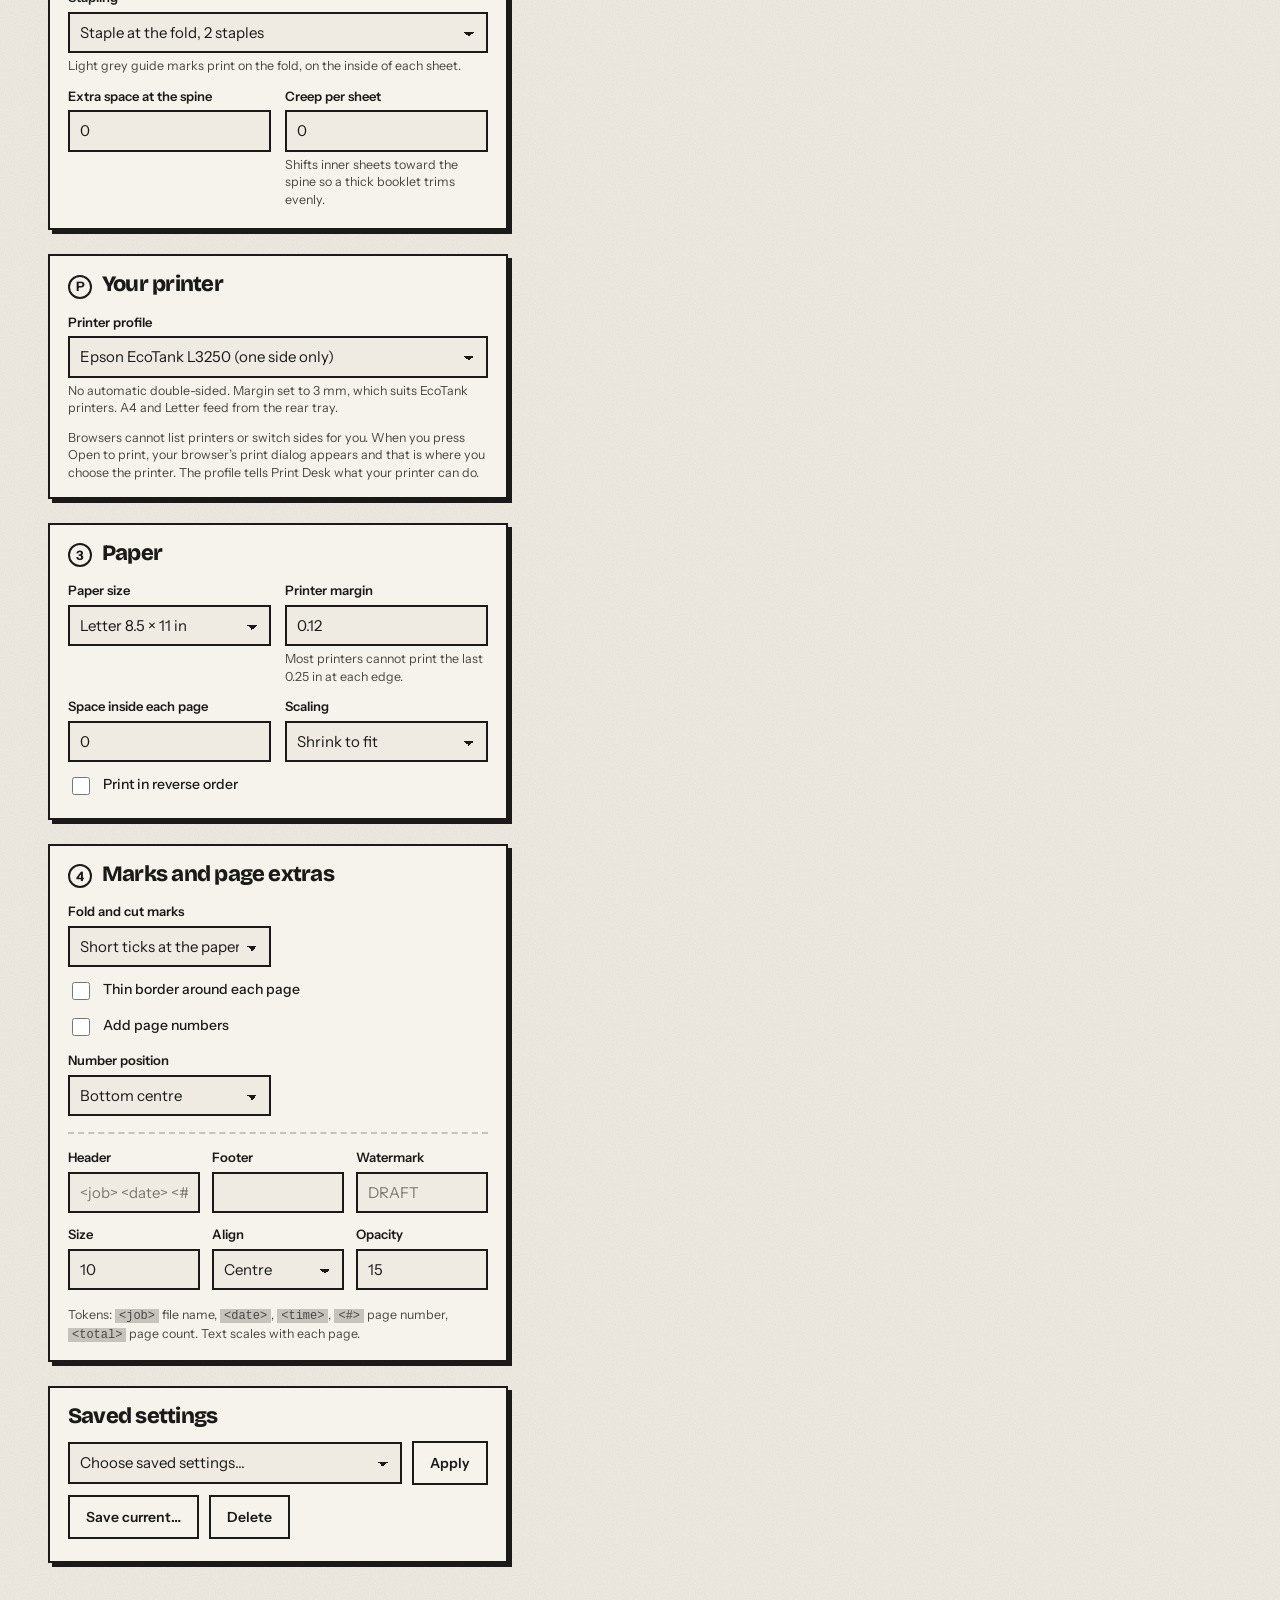
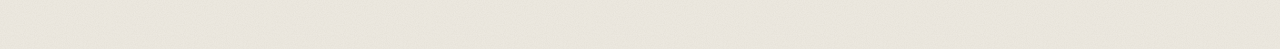
==== commit 14d66e98: "Add Pattern page: repeating logo wrapping paper with preview, PDF and PNG export" ====
--- a/index.html
+++ b/index.html
@@ -7,14 +7,14 @@
 <link rel="preconnect" href="https://fonts.googleapis.com">
 <link rel="preconnect" href="https://fonts.gstatic.com" crossorigin>
 <link href="https://fonts.googleapis.com/css2?family=Bricolage+Grotesque:opsz,wght@12..96,500;12..96,800&family=Instrument+Sans:wght@400;500;600;700&display=swap" rel="stylesheet">
-<link rel="stylesheet" href="style.css?v=1791130275">
+<link rel="stylesheet" href="style.css?v=1791134789">
 </head>
 <body>
 <a class="skip" href="#controls">Skip to settings</a>
 <header class="top">
   <div>
     <h1 data-text="Print Desk">Print Desk</h1>
-    <nav class="sitenav" aria-label="Tools"><a href="./" aria-current="page">Print Desk</a><a href="templates.html">Templates</a><a href="photos.html">Photos</a></nav>
+    <nav class="sitenav" aria-label="Tools"><a href="./" aria-current="page">Print Desk</a><a href="templates.html">Templates</a><a href="photos.html">Photos</a><a href="pattern.html">Pattern</a></nav>
     <p>Turn PDFs and images into folded booklets, zines, posters, banners and multi-up sheets. Files are processed in this browser and are never uploaded.</p>
   </div>
   <label class="unit">Units
@@ -253,9 +253,9 @@
 
 <script src="vendor/pdf-lib.min.js"></script>
 <script src="vendor/pdf.min.js"></script>
-<script src="imageutil.js?v=1791130275"></script>
-<script src="softproof.js?v=1791130275"></script>
-<script src="engine.js?v=1791130275"></script>
-<script src="app.js?v=1791130275"></script>
+<script src="imageutil.js?v=1791134789"></script>
+<script src="softproof.js?v=1791134789"></script>
+<script src="engine.js?v=1791134789"></script>
+<script src="app.js?v=1791134789"></script>
 </body>
 </html>
--- a/style.css
+++ b/style.css
@@ -149,7 +149,7 @@
 .explain p:last-child { margin: 0; }
 .manual { margin-bottom: 4px; }
 
-.sitenav { display: flex; gap: 8px; margin-top: 16px; }
+.sitenav { display: flex; flex-wrap: wrap; gap: 8px; margin-top: 16px; }
 .sitenav a { font-weight: 700; font-size: 14px; color: var(--ink); text-decoration: none; padding: 8px 14px; border: 2px solid var(--ink); background: var(--paper-2); min-height: 40px; display: inline-flex; align-items: center; }
 .sitenav a[aria-current=page] { background: var(--ink); color: var(--paper); }
 .sitenav a:hover:not([aria-current=page]) { box-shadow: var(--hard-sm); transform: translate(-1px, -1px); }
@@ -165,3 +165,13 @@
 
 .proof { margin-bottom: 12px; padding: 12px 14px 2px; background: var(--paper-2); border: 2px solid var(--ink); }
 .proof select { max-width: 380px; }
+
+.patStage { background-color: #D9D1C4; background-image: radial-gradient(circle, rgba(27, 26, 24, .28) 1px, transparent 1.6px); background-size: 8px 8px; border: 2px solid var(--ink); box-shadow: var(--hard); padding: 12px; display: grid; justify-items: center; overflow: auto; max-height: 76vh; }
+.patStage canvas { display: block; border: 1.5px solid var(--ink); box-shadow: 4px 4px 0 var(--orange); max-width: none; }
+.patStage:not(.actual) canvas { max-width: 100%; height: auto !important; }
+.swatchRow { display: flex; flex-wrap: wrap; align-items: center; gap: 10px; margin-bottom: 12px; }
+.swlabel { font-size: 13px; font-weight: 600; min-width: 90px; }
+.swatches { display: flex; flex-wrap: wrap; gap: 6px; }
+.sw { width: 32px; height: 32px; min-height: 32px; padding: 0; border: 2px solid var(--ink); border-radius: 0; }
+.sw[aria-pressed=true] { box-shadow: 0 0 0 2px var(--paper-2), 0 0 0 4px var(--ink); }
+input[type=color] { width: 44px; height: 36px; min-height: 36px; padding: 2px; margin: 0; background: var(--paper); border: 2px solid var(--ink); border-radius: 0; cursor: pointer; }
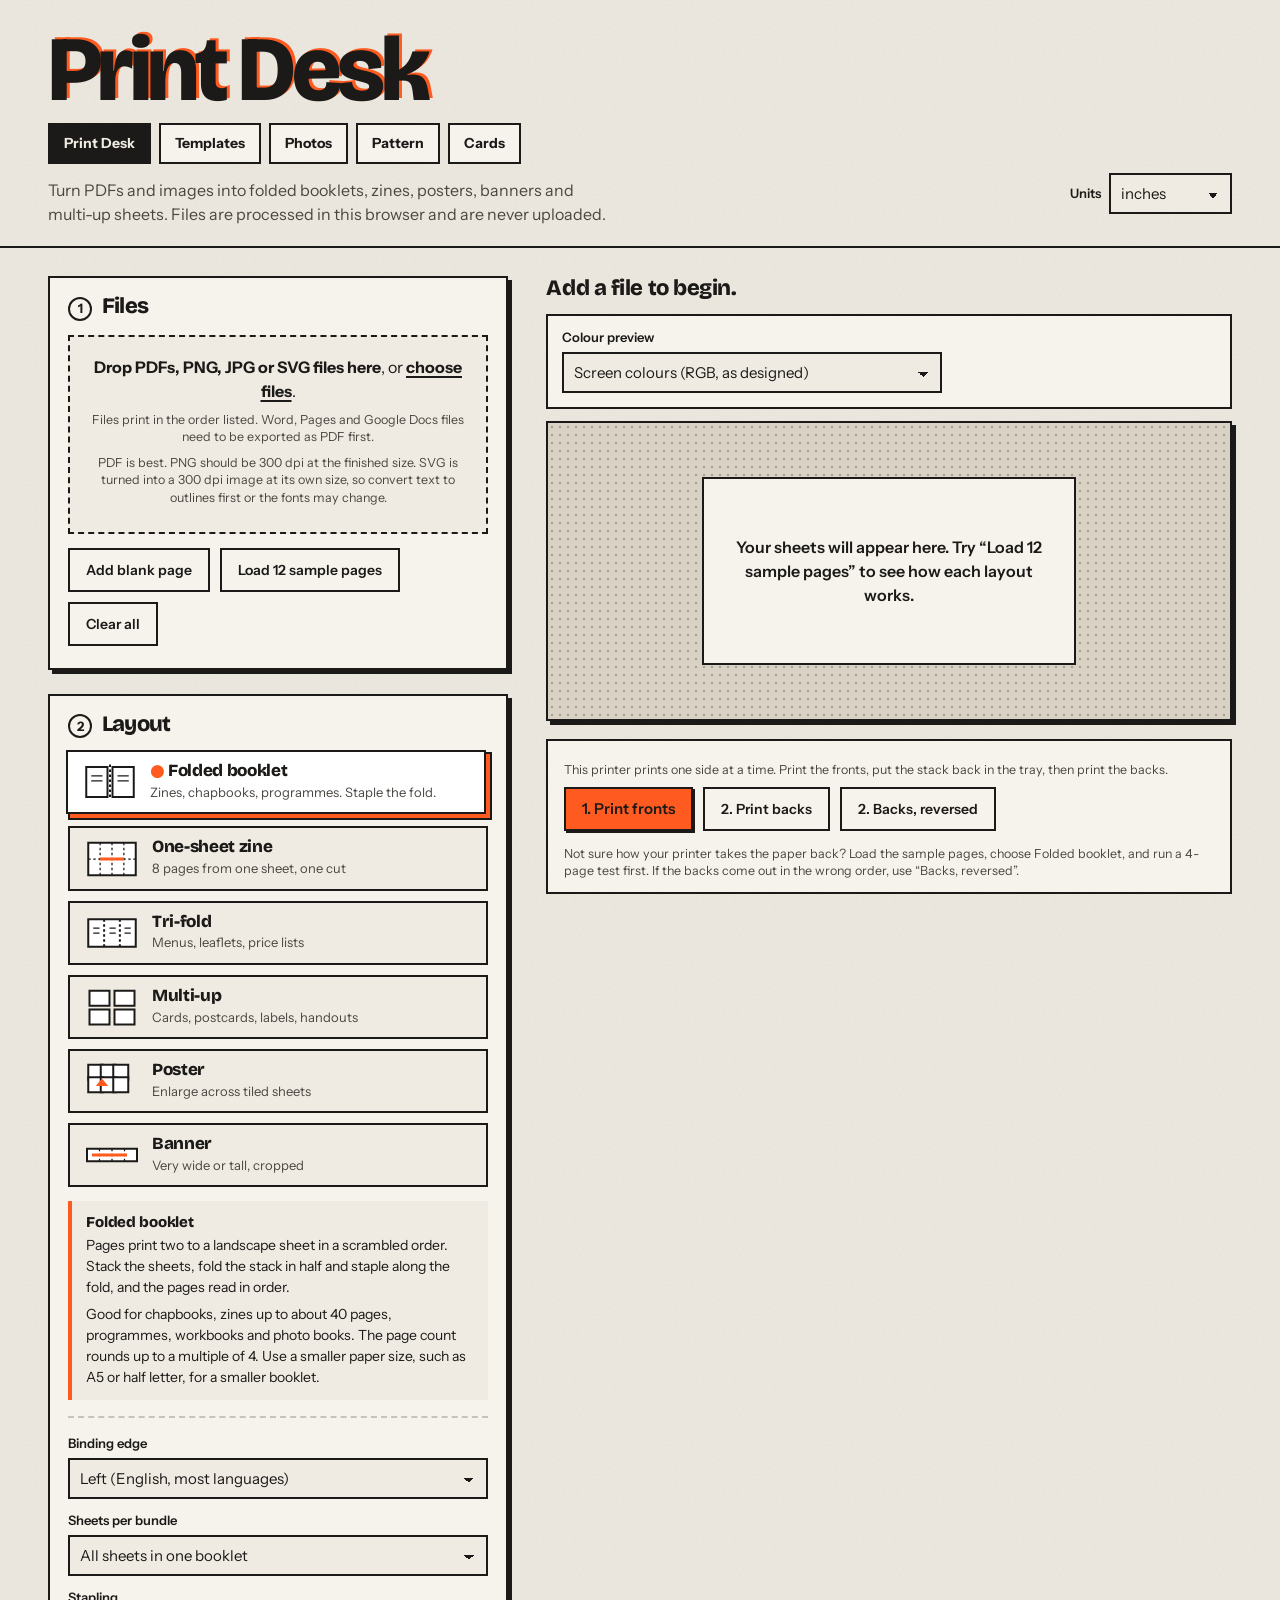
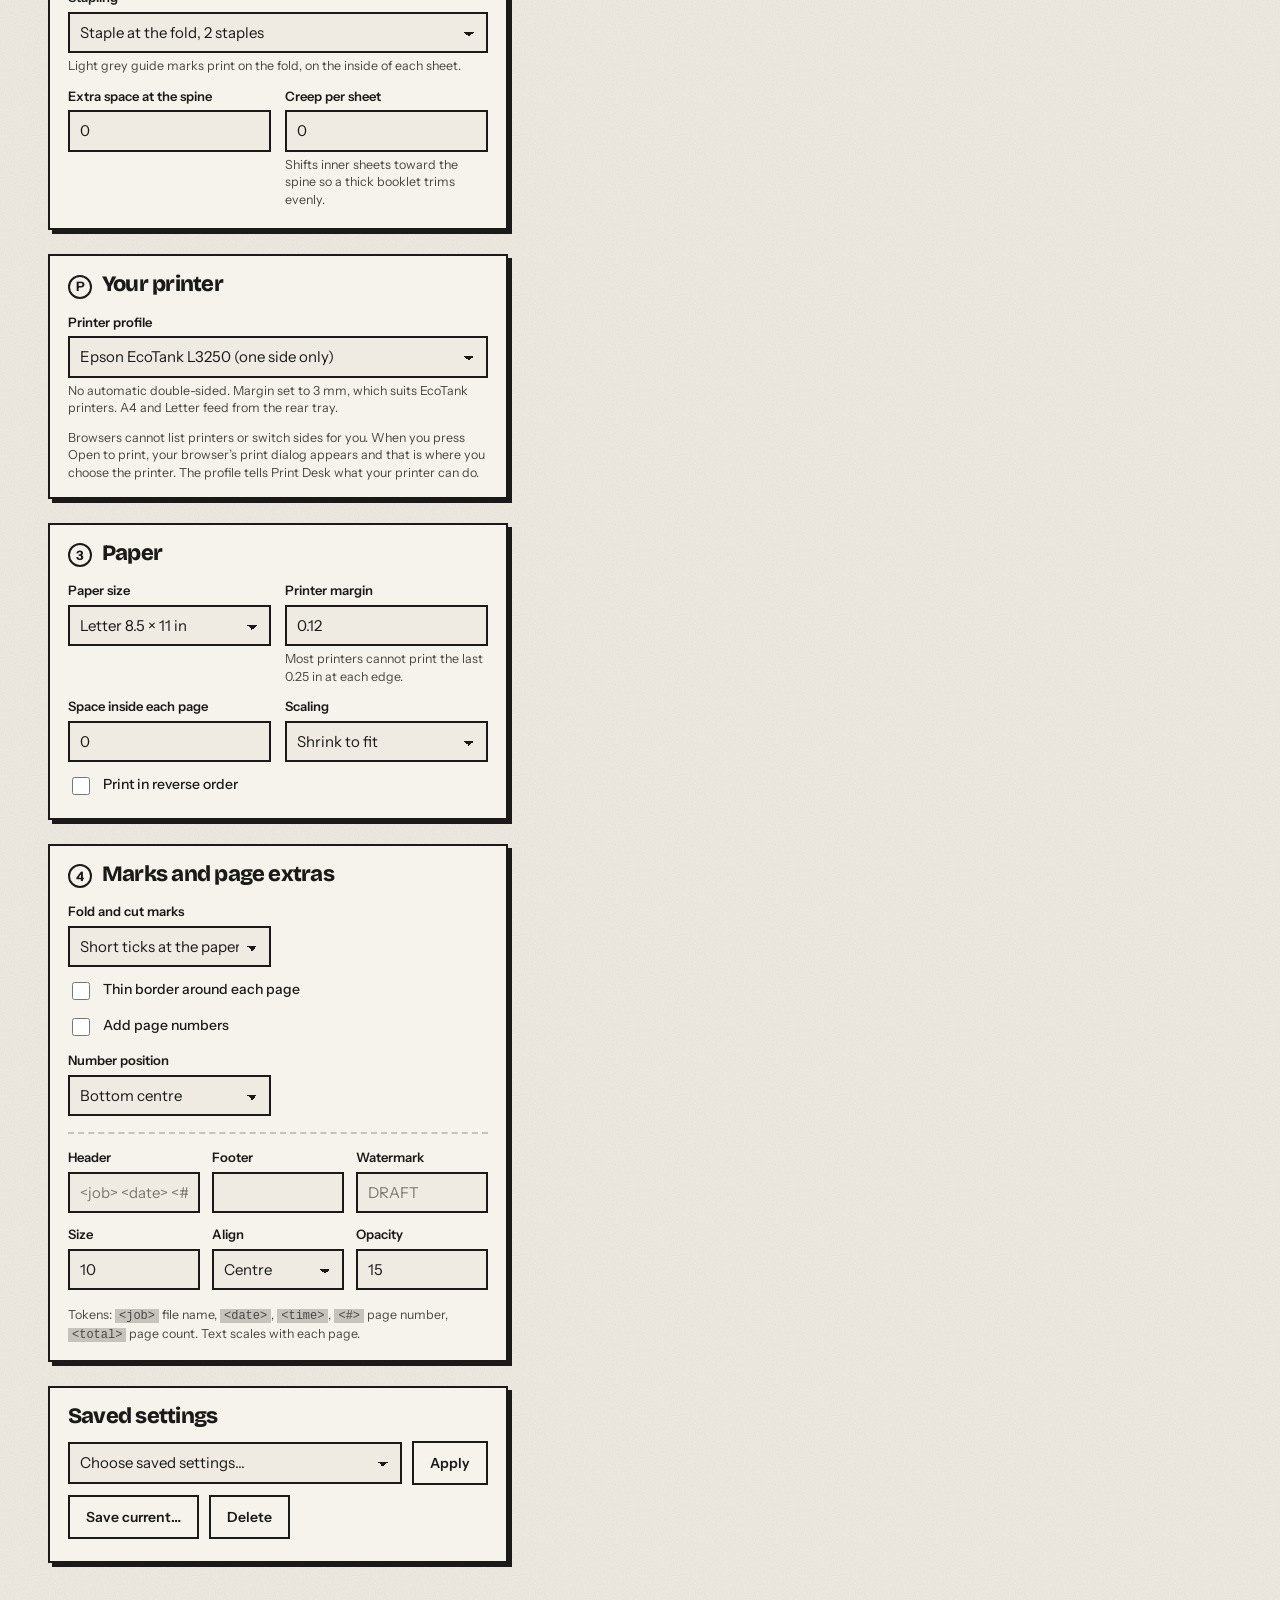
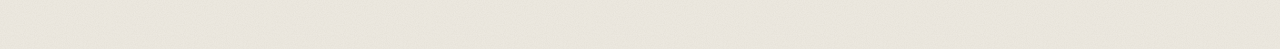
==== commit 8bd24a76: "Add Cards page (double-sided business cards, true size, bleed, back alignment); photo paper colour p" ====
--- a/index.html
+++ b/index.html
@@ -7,14 +7,14 @@
 <link rel="preconnect" href="https://fonts.googleapis.com">
 <link rel="preconnect" href="https://fonts.gstatic.com" crossorigin>
 <link href="https://fonts.googleapis.com/css2?family=Bricolage+Grotesque:opsz,wght@12..96,500;12..96,800&family=Instrument+Sans:wght@400;500;600;700&display=swap" rel="stylesheet">
-<link rel="stylesheet" href="style.css?v=1791134789">
+<link rel="stylesheet" href="style.css?v=1791969644">
 </head>
 <body>
 <a class="skip" href="#controls">Skip to settings</a>
 <header class="top">
   <div>
     <h1 data-text="Print Desk">Print Desk</h1>
-    <nav class="sitenav" aria-label="Tools"><a href="./" aria-current="page">Print Desk</a><a href="templates.html">Templates</a><a href="photos.html">Photos</a><a href="pattern.html">Pattern</a></nav>
+    <nav class="sitenav" aria-label="Tools"><a href="./" aria-current="page">Print Desk</a><a href="templates.html">Templates</a><a href="photos.html">Photos</a><a href="pattern.html">Pattern</a><a href="cards.html">Cards</a></nav>
     <p>Turn PDFs and images into folded booklets, zines, posters, banners and multi-up sheets. Files are processed in this browser and are never uploaded.</p>
   </div>
   <label class="unit">Units
@@ -205,6 +205,8 @@
         <label>Colour preview
           <select id="proof">
             <option value="">Screen colours (RGB, as designed)</option>
+            <option value="photo">Glossy or luster photo paper</option>
+            <option value="textured">Textured or matte paper</option>
             <option value="inkjet">Home inkjet on plain paper</option>
             <option value="uncoated">Uncoated paper, commercial CMYK</option>
             <option value="coated">Coated paper, commercial CMYK</option>
@@ -253,9 +255,9 @@
 
 <script src="vendor/pdf-lib.min.js"></script>
 <script src="vendor/pdf.min.js"></script>
-<script src="imageutil.js?v=1791134789"></script>
-<script src="softproof.js?v=1791134789"></script>
-<script src="engine.js?v=1791134789"></script>
-<script src="app.js?v=1791134789"></script>
+<script src="imageutil.js?v=1791969644"></script>
+<script src="softproof.js?v=1791969644"></script>
+<script src="engine.js?v=1791969644"></script>
+<script src="app.js?v=1791969644"></script>
 </body>
 </html>
--- a/style.css
+++ b/style.css
@@ -175,3 +175,11 @@
 .sw { width: 32px; height: 32px; min-height: 32px; padding: 0; border: 2px solid var(--ink); border-radius: 0; }
 .sw[aria-pressed=true] { box-shadow: 0 0 0 2px var(--paper-2), 0 0 0 4px var(--ink); }
 input[type=color] { width: 44px; height: 36px; min-height: 36px; padding: 2px; margin: 0; background: var(--paper); border: 2px solid var(--ink); border-radius: 0; cursor: pointer; }
+
+.pair { display: grid; grid-template-columns: 1fr 1fr; gap: 12px; }
+.pair .drop { margin-bottom: 8px; padding: 14px 8px; }
+.thumbBox { display: grid; gap: 4px; justify-items: center; font-size: 12px; margin-bottom: 8px; }
+.thumbBox img { max-width: 100%; max-height: 110px; border: 1.5px solid var(--ink); background: #fff; }
+.thumbBox span { color: var(--ink-soft); overflow-wrap: anywhere; text-align: center; }
+.cardStage { grid-template-columns: 1fr 1fr; align-items: start; }
+@media (max-width: 520px) { .cardStage { grid-template-columns: 1fr; } .pair { grid-template-columns: 1fr; } }
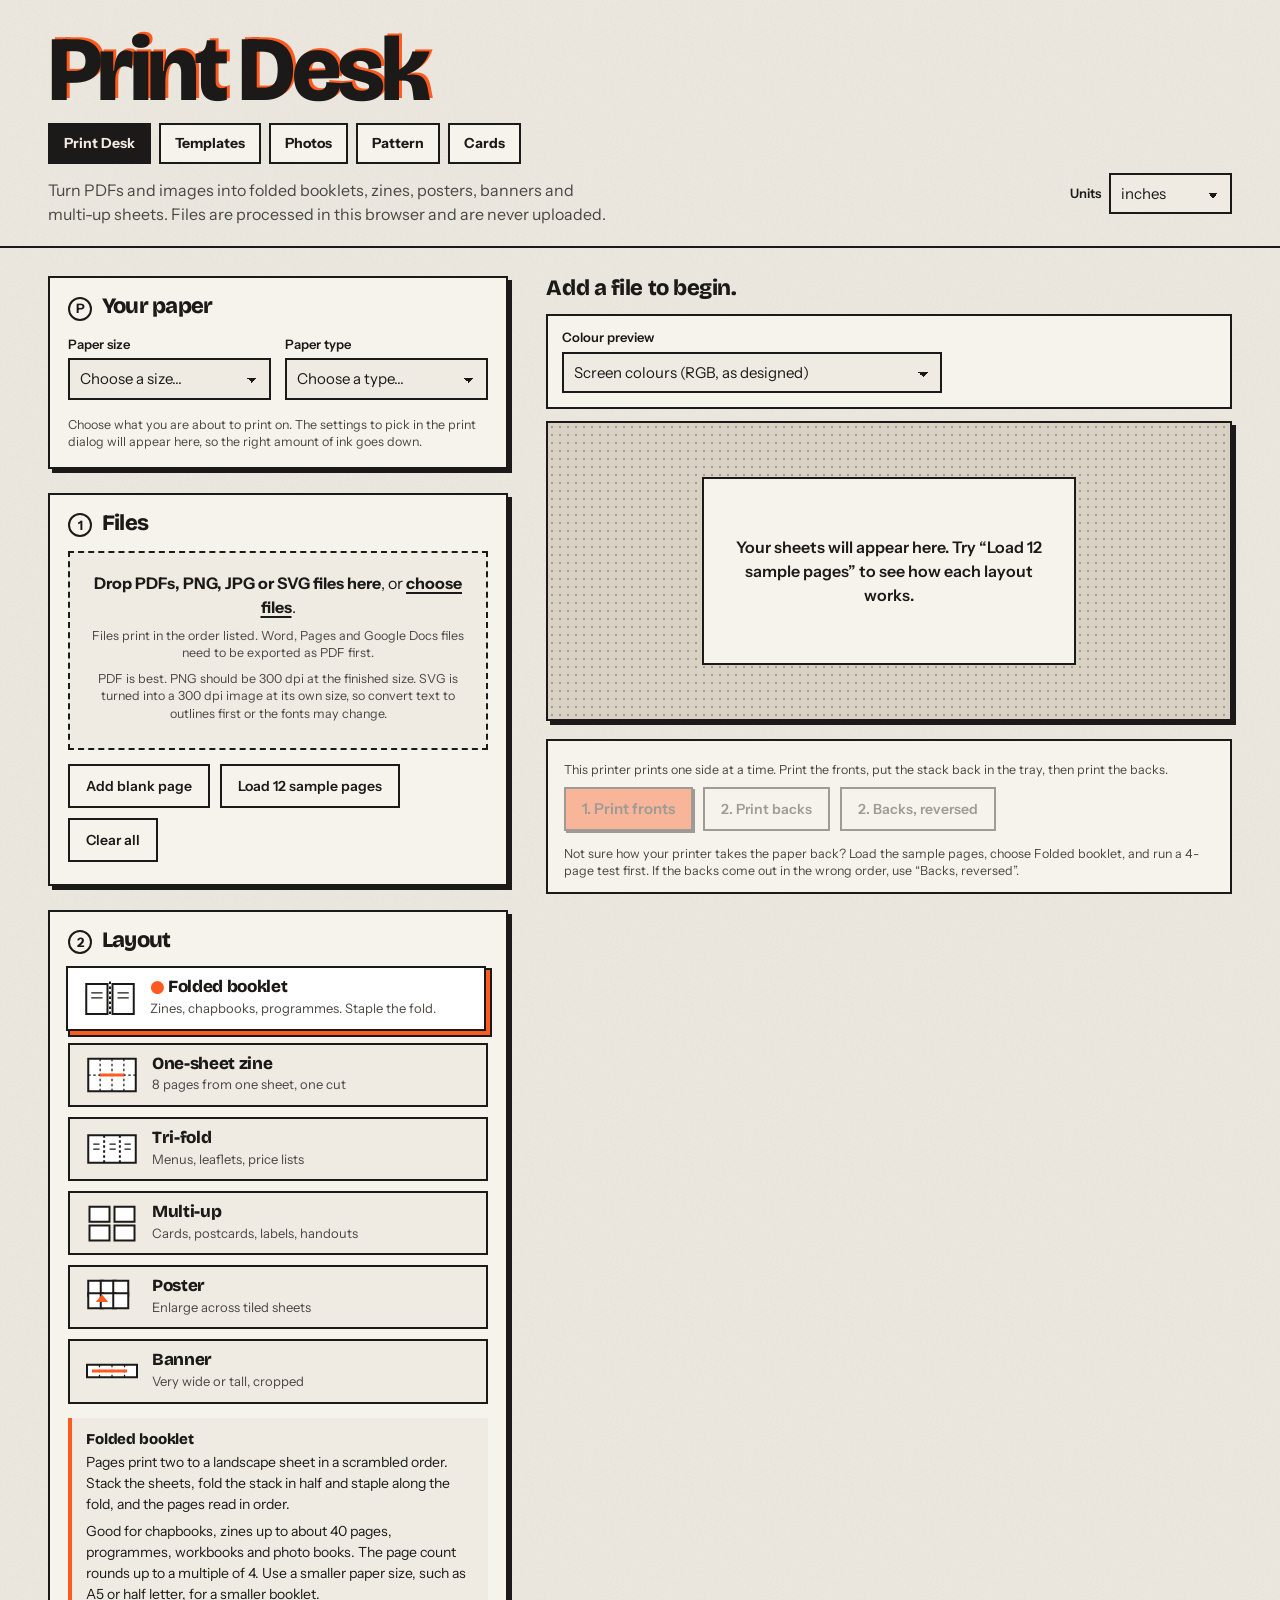
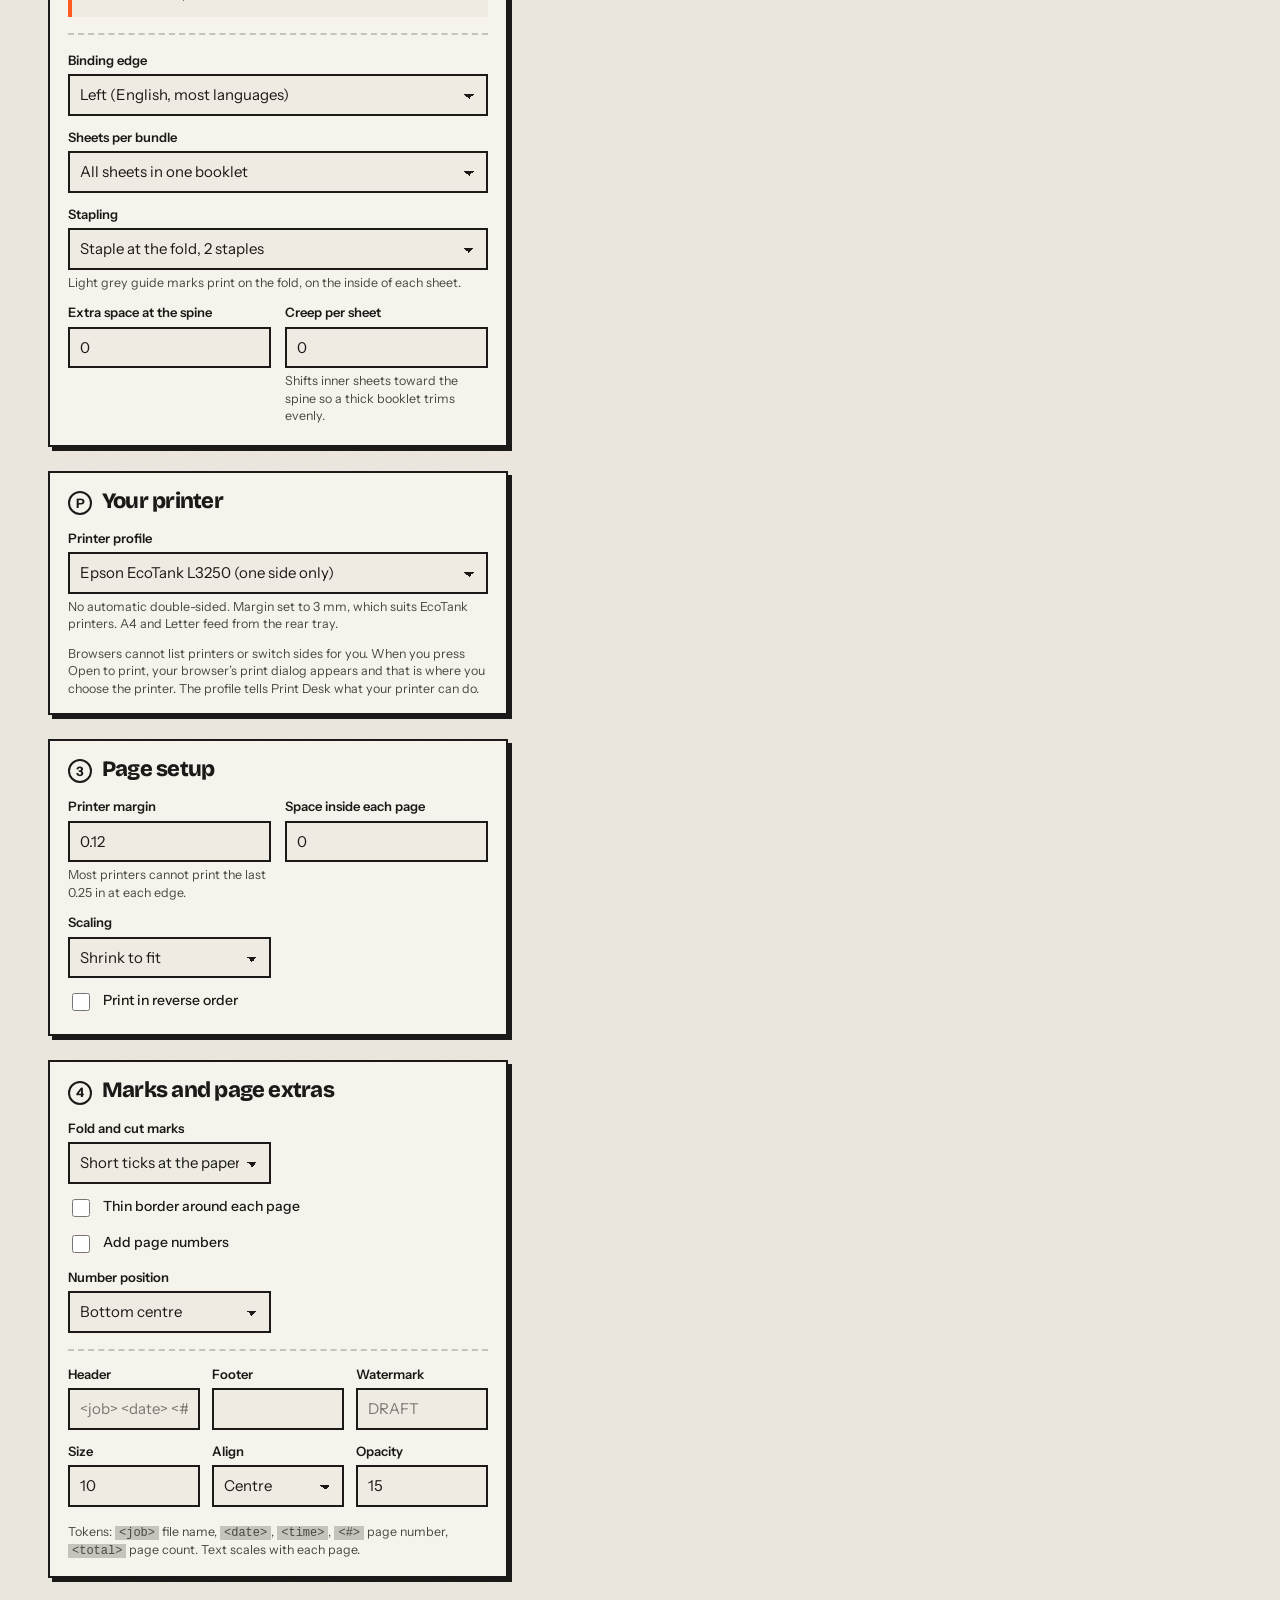
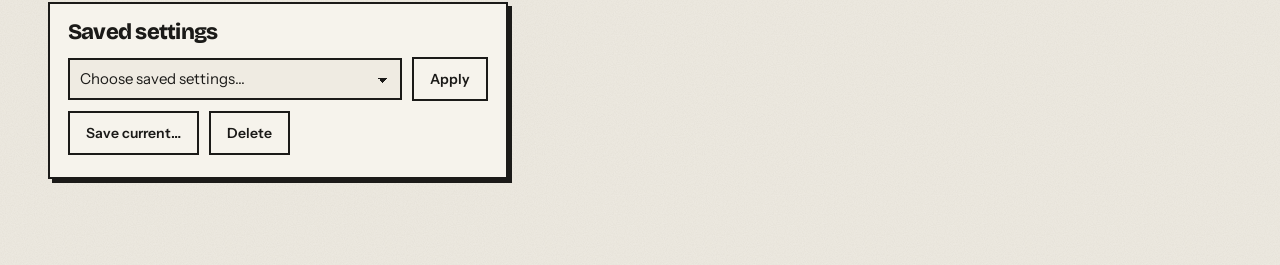
==== commit e995d740: "Print Desk: ask for paper size and type first; paper-specific print dialog guidance" ====
--- a/index.html
+++ b/index.html
@@ -7,7 +7,7 @@
 <link rel="preconnect" href="https://fonts.googleapis.com">
 <link rel="preconnect" href="https://fonts.gstatic.com" crossorigin>
 <link href="https://fonts.googleapis.com/css2?family=Bricolage+Grotesque:opsz,wght@12..96,500;12..96,800&family=Instrument+Sans:wght@400;500;600;700&display=swap" rel="stylesheet">
-<link rel="stylesheet" href="style.css?v=1791969644">
+<link rel="stylesheet" href="style.css?v=1792977404">
 </head>
 <body>
 <a class="skip" href="#controls">Skip to settings</a>
@@ -25,6 +25,32 @@
 <main class="layout">
   <form class="controls" id="controls" onsubmit="return false">
 
+    <section class="card" id="paperCard">
+      <h2><span class="n" aria-hidden="true">P</span>Your paper</h2>
+      <div class="grid2">
+        <label>Paper size
+          <select id="paper">
+            <option value="" disabled selected>Choose a size…</option>
+            <option value="a4">A4</option><option value="letter">Letter 8.5 × 11 in</option><option value="a5">A5</option>
+            <option value="a6">A6</option><option value="a3">A3</option><option value="legal">Legal 8.5 × 14 in</option>
+            <option value="tabloid">Tabloid 11 × 17 in</option><option value="halfletter">Half letter 5.5 × 8.5 in</option>
+            <option value="custom">Custom…</option>
+          </select>
+        </label>
+        <label>Paper type
+          <select id="paperType">
+            <option value="" disabled selected>Choose a type…</option>
+            <option value="plain">Plain paper</option>
+            <option value="glossy1">Glossy, one side</option>
+            <option value="glossy2">Glossy, both sides</option>
+            <option value="luster">Luster or photo paper (RC)</option>
+            <option value="textured">Textured or matte, one side</option>
+          </select>
+        </label>
+      </div>
+      <p class="hint" id="paperNote">Choose what you are about to print on. The settings to pick in the print dialog will appear here, so the right amount of ink goes down.</p>
+    </section>
+
     <section class="card">
       <h2><span class="n" aria-hidden="true">1</span>Files</h2>
       <div class="drop" id="drop">
@@ -139,16 +165,8 @@
     </section>
 
     <section class="card">
-      <h2><span class="n" aria-hidden="true">3</span>Paper</h2>
+      <h2><span class="n" aria-hidden="true">3</span>Page setup</h2>
       <div class="grid2">
-        <label>Paper size
-          <select id="paper">
-            <option value="letter">Letter 8.5 × 11 in</option><option value="legal">Legal 8.5 × 14 in</option>
-            <option value="tabloid">Tabloid 11 × 17 in</option><option value="halfletter">Half letter 5.5 × 8.5 in</option>
-            <option value="a4">A4</option><option value="a3">A3</option><option value="a5">A5</option><option value="a6">A6</option>
-            <option value="custom">Custom…</option>
-          </select>
-        </label>
         <label data-for="nup poster banner">Sheet orientation
           <select id="orientation"><option value="auto">Automatic</option><option value="portrait">Portrait</option><option value="landscape">Landscape</option></select>
         </label>
@@ -222,6 +240,7 @@
       </div>
       <div class="stage" id="stage"></div>
       <div class="export">
+        <p class="hint err" id="paperPrompt" hidden>Choose your paper size and type at the top first, so the print settings match what you load.</p>
         <div class="manual" id="manualRow" hidden>
           <p class="hint" id="manualHint">This printer prints one side at a time. Print the fronts, put the stack back in the tray, then print the backs.</p>
           <div class="row">
@@ -255,9 +274,9 @@
 
 <script src="vendor/pdf-lib.min.js"></script>
 <script src="vendor/pdf.min.js"></script>
-<script src="imageutil.js?v=1791969644"></script>
-<script src="softproof.js?v=1791969644"></script>
-<script src="engine.js?v=1791969644"></script>
-<script src="app.js?v=1791969644"></script>
+<script src="imageutil.js?v=1792977404"></script>
+<script src="softproof.js?v=1792977404"></script>
+<script src="engine.js?v=1792977404"></script>
+<script src="app.js?v=1792977404"></script>
 </body>
 </html>
--- a/style.css
+++ b/style.css
@@ -183,3 +183,8 @@
 .thumbBox span { color: var(--ink-soft); overflow-wrap: anywhere; text-align: center; }
 .cardStage { grid-template-columns: 1fr 1fr; align-items: start; }
 @media (max-width: 520px) { .cardStage { grid-template-columns: 1fr; } .pair { grid-template-columns: 1fr; } }
+
+.alignBox { margin-top: 14px; padding: 12px 14px 4px; background: var(--paper); border: 2px dashed var(--ink); }
+.alignBox h3 { font-size: 17px; margin-bottom: 6px; }
+
+.hint.err { color: var(--err); font-weight: 600; }
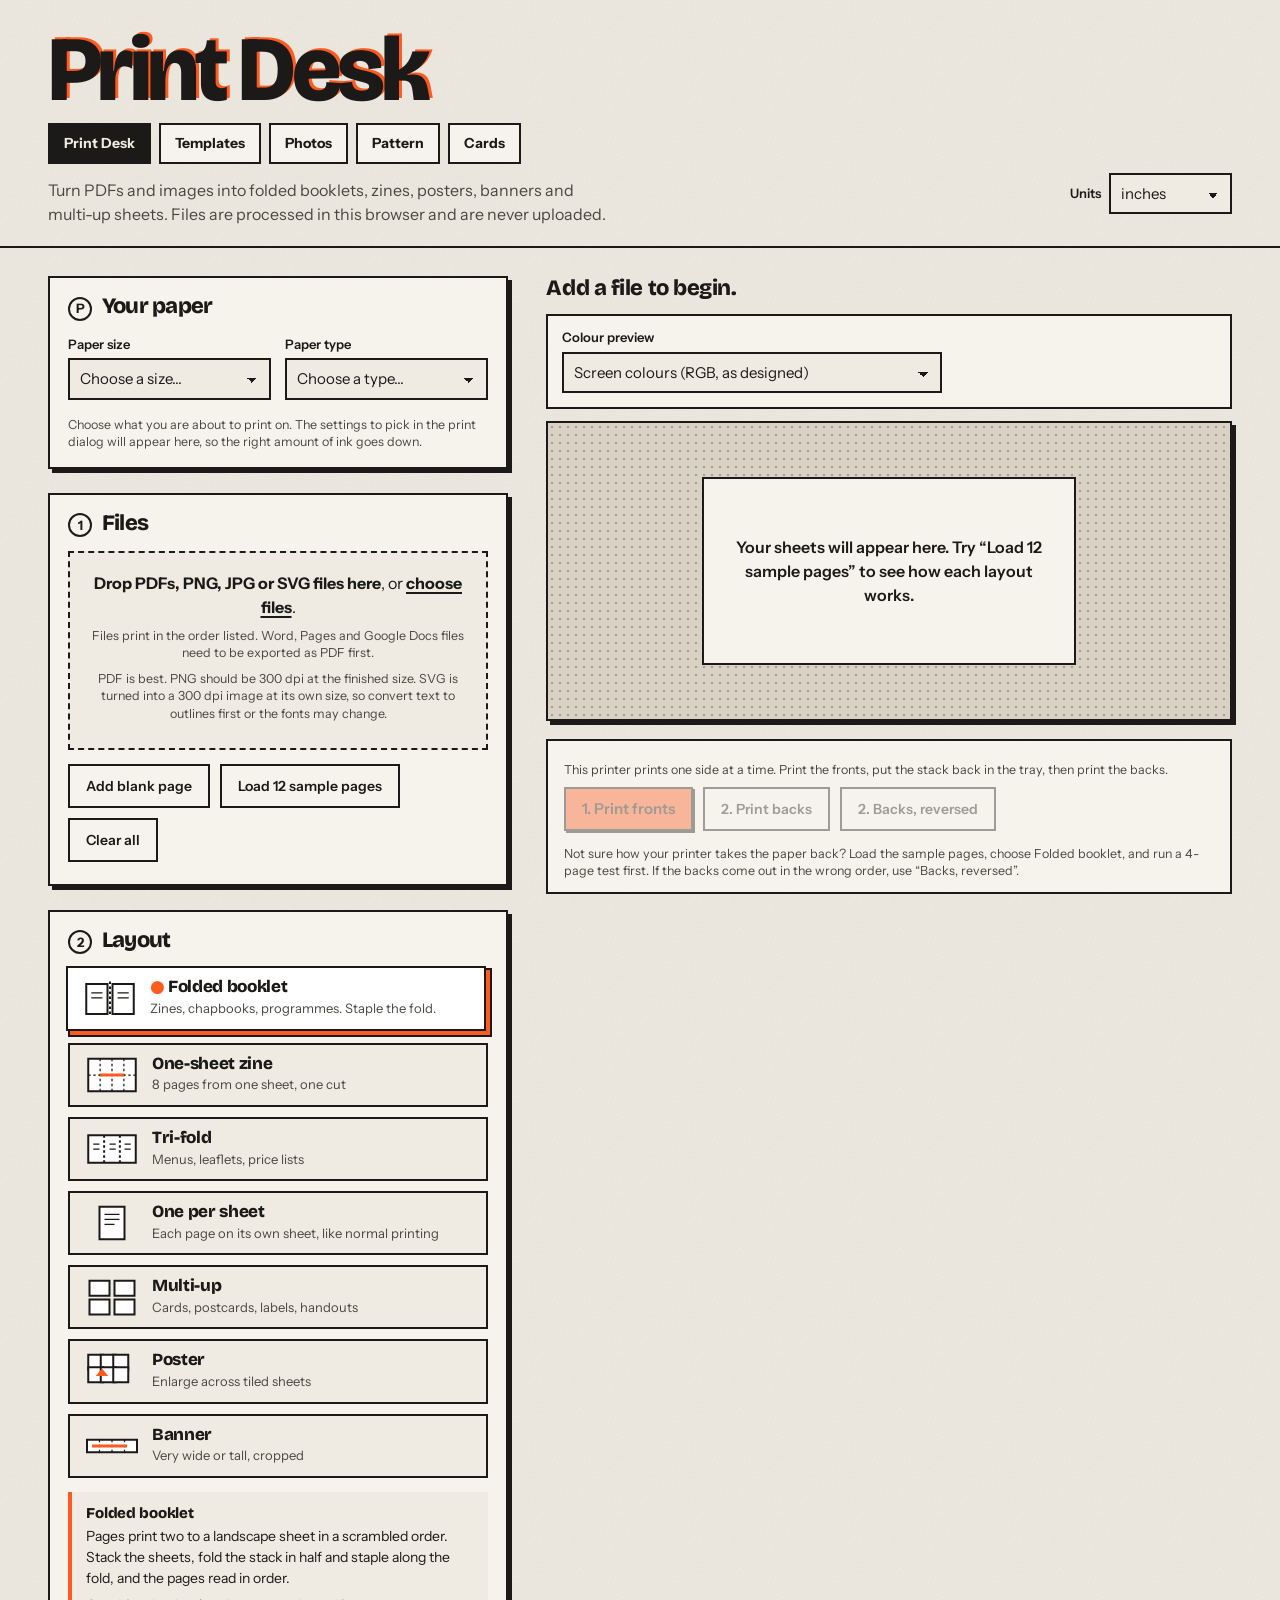
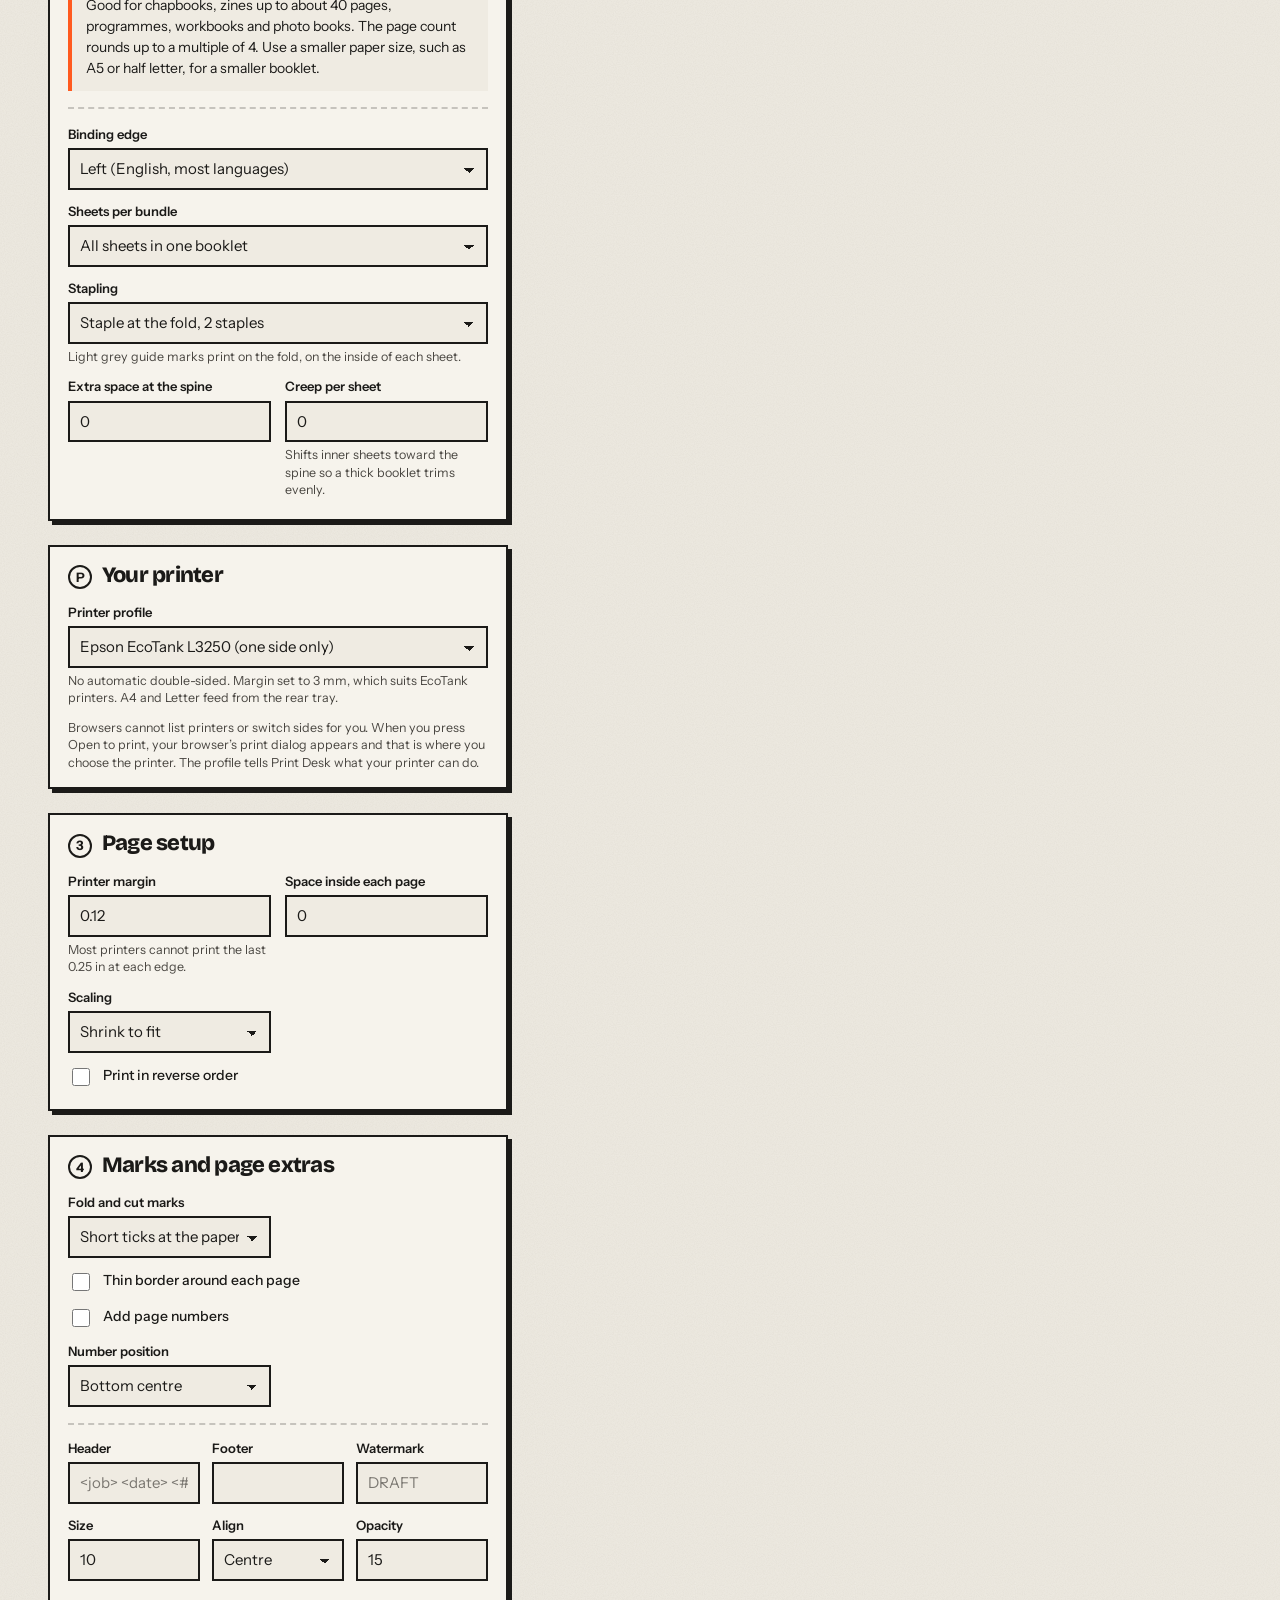
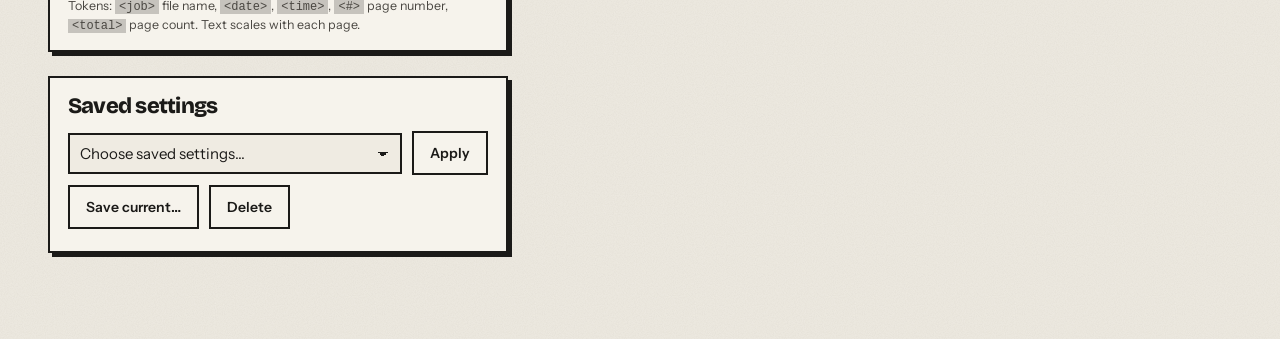
==== commit 98a3cc62: "Print Desk: add One per sheet layout, with optional two-sided printing Co-Authored-By: Claude Opus 5" ====
--- a/index.html
+++ b/index.html
@@ -7,7 +7,7 @@
 <link rel="preconnect" href="https://fonts.googleapis.com">
 <link rel="preconnect" href="https://fonts.gstatic.com" crossorigin>
 <link href="https://fonts.googleapis.com/css2?family=Bricolage+Grotesque:opsz,wght@12..96,500;12..96,800&family=Instrument+Sans:wght@400;500;600;700&display=swap" rel="stylesheet">
-<link rel="stylesheet" href="style.css?v=1792977404">
+<link rel="stylesheet" href="style.css?v=1793629324">
 </head>
 <body>
 <a class="skip" href="#controls">Skip to settings</a>
@@ -73,6 +73,7 @@
         <label class="chip"><input type="radio" name="layout" value="booklet" checked><span><svg class="ico" viewBox="0 0 44 32" aria-hidden="true" focusable="false" fill="none" stroke="currentColor" stroke-width="1.6"><rect x="3" y="4" width="17" height="24" fill="#fff"/><rect x="24" y="4" width="17" height="24" fill="#fff"/><path d="M22 2v28" stroke-dasharray="2 2"/><path d="M7 11h9M7 15h9M28 11h9M28 15h9" stroke-width="1"/></svg><span class="txt"><b>Folded booklet</b><i>Zines, chapbooks, programmes. Staple the fold.</i></span></span></label>
         <label class="chip"><input type="radio" name="layout" value="zine"><span><svg class="ico" viewBox="0 0 44 32" aria-hidden="true" focusable="false" fill="none" stroke="currentColor" stroke-width="1.6"><rect x="3" y="3" width="38" height="26" fill="#fff"/><path d="M12.5 3v26M22 3v26M31.5 3v26M3 16h38" stroke-dasharray="2 2" stroke-width="1"/><path d="M12.5 16h19" stroke="#FF5A1F" stroke-width="2.4"/></svg><span class="txt"><b>One-sheet zine</b><i>8 pages from one sheet, one cut</i></span></span></label>
         <label class="chip"><input type="radio" name="layout" value="trifold"><span><svg class="ico" viewBox="0 0 44 32" aria-hidden="true" focusable="false" fill="none" stroke="currentColor" stroke-width="1.6"><rect x="3" y="5" width="38" height="22" fill="#fff"/><path d="M15.7 5v22M28.3 5v22" stroke-dasharray="2 2"/><path d="M7 12h5M7 16h5M20 12h5M20 16h5M32 12h5M32 16h5" stroke-width="1"/></svg><span class="txt"><b>Tri-fold</b><i>Menus, leaflets, price lists</i></span></span></label>
+        <label class="chip"><input type="radio" name="layout" value="single"><span><svg class="ico" viewBox="0 0 44 32" aria-hidden="true" focusable="false" fill="none" stroke="currentColor" stroke-width="1.6"><rect x="12" y="3" width="20" height="26" fill="#fff"/><path d="M16 9h12M16 13h12M16 17h8" stroke-width="1"/></svg><span class="txt"><b>One per sheet</b><i>Each page on its own sheet, like normal printing</i></span></span></label>
         <label class="chip"><input type="radio" name="layout" value="nup"><span><svg class="ico" viewBox="0 0 44 32" aria-hidden="true" focusable="false" fill="none" stroke="currentColor" stroke-width="1.6"><rect x="4" y="3" width="16" height="12" fill="#fff"/><rect x="24" y="3" width="16" height="12" fill="#fff"/><rect x="4" y="18" width="16" height="12" fill="#fff"/><rect x="24" y="18" width="16" height="12" fill="#fff"/></svg><span class="txt"><b>Multi-up</b><i>Cards, postcards, labels, handouts</i></span></span></label>
         <label class="chip"><input type="radio" name="layout" value="poster"><span><svg class="ico" viewBox="0 0 44 32" aria-hidden="true" focusable="false" fill="none" stroke="currentColor" stroke-width="1.6"><rect x="3" y="3" width="12" height="12" fill="#fff"/><rect x="13" y="3" width="12" height="12" fill="#fff"/><rect x="23" y="3" width="12" height="12" fill="#fff"/><rect x="3" y="13" width="12" height="12" fill="#fff"/><rect x="13" y="13" width="12" height="12" fill="#fff"/><rect x="23" y="13" width="12" height="12" fill="#fff"/><path d="M9 20l5-6 5 6z" fill="#FF5A1F" stroke="none"/></svg><span class="txt"><b>Poster</b><i>Enlarge across tiled sheets</i></span></span></label>
         <label class="chip"><input type="radio" name="layout" value="banner"><span><svg class="ico" viewBox="0 0 44 32" aria-hidden="true" focusable="false" fill="none" stroke="currentColor" stroke-width="1.6"><rect x="2" y="11" width="40" height="10" fill="#fff"/><path d="M12 11v10M22 11v10M32 11v10" stroke-dasharray="2 2" stroke-width="1"/><path d="M6 16h28" stroke="#FF5A1F" stroke-width="2.4"/></svg><span class="txt"><b>Banner</b><i>Very wide or tall, cropped</i></span></span></label>
@@ -117,6 +118,9 @@
           </label>
           <label>Space for the staple <input class="dim" id="nupGutter" type="number" min="0" step="any" value="0"></label>
           <label class="check"><input type="checkbox" id="repeat"> Repeat the same page in every position (business cards, labels)</label>
+        </div>
+
+        <div class="opt" data-for="nup single">
           <label class="check"><input type="checkbox" id="duplex" checked> Print on both sides of each sheet</label>
           <label data-when="duplex">Printer flips on
             <select id="flip"><option value="long">Long edge</option><option value="short">Short edge</option></select>
@@ -167,34 +171,34 @@
     <section class="card">
       <h2><span class="n" aria-hidden="true">3</span>Page setup</h2>
       <div class="grid2">
-        <label data-for="nup poster banner">Sheet orientation
+        <label data-for="single nup poster banner">Sheet orientation
           <select id="orientation"><option value="auto">Automatic</option><option value="portrait">Portrait</option><option value="landscape">Landscape</option></select>
         </label>
         <label class="custom">Custom width <input class="dim" id="customW" type="number" min="1" step="any" value="8.5"></label>
         <label class="custom">Custom height <input class="dim" id="customH" type="number" min="1" step="any" value="11"></label>
         <label>Printer margin <input class="dim" id="margin" type="number" min="0" step="any" value="0.25">
           <span class="hint">Most printers cannot print the last 0.25 in at each edge.</span></label>
-        <label data-for="booklet zine trifold nup">Space inside each page <input class="dim" id="pad" type="number" min="0" step="any" value="0"></label>
-        <label data-for="booklet zine trifold nup">Scaling
+        <label data-for="booklet zine trifold single nup">Space inside each page <input class="dim" id="pad" type="number" min="0" step="any" value="0"></label>
+        <label data-for="booklet zine trifold single nup">Scaling
           <select id="scaling"><option value="fit">Shrink to fit</option><option value="stretch">Stretch to fill</option><option value="none">Actual size (crop if larger)</option></select>
         </label>
         <label class="check"><input type="checkbox" id="reverse"> Print in reverse order</label>
       </div>
     </section>
 
-    <section class="card" data-for="booklet zine trifold nup poster banner" id="extras">
+    <section class="card" data-for="booklet zine trifold single nup poster banner" id="extras">
       <h2><span class="n" aria-hidden="true">4</span>Marks and page extras</h2>
       <div class="grid2">
-        <label>Fold and cut marks
+        <label data-for="booklet zine trifold nup poster banner">Fold and cut marks
           <select id="marks"><option value="ticks">Short ticks at the paper edge</option><option value="lines">Full lines</option><option value="none">None</option></select>
         </label>
-        <label class="check" data-for="booklet zine trifold nup"><input type="checkbox" id="border"> Thin border around each page</label>
-        <label class="check" data-for="booklet zine trifold nup"><input type="checkbox" id="pnOn"> Add page numbers</label>
-        <label data-for="booklet zine trifold nup">Number position
+        <label class="check" data-for="booklet zine trifold single nup"><input type="checkbox" id="border"> Thin border around each page</label>
+        <label class="check" data-for="booklet zine trifold single nup"><input type="checkbox" id="pnOn"> Add page numbers</label>
+        <label data-for="booklet zine trifold single nup">Number position
           <select id="pnPos"><option value="bc">Bottom centre</option><option value="bo">Bottom outer corner</option><option value="br">Bottom right</option><option value="bl">Bottom left</option><option value="tc">Top centre</option><option value="tr">Top right</option></select>
         </label>
       </div>
-      <div class="stamp" data-for="booklet zine trifold nup">
+      <div class="stamp" data-for="booklet zine trifold single nup">
         <label>Header <input id="headerText" type="text" placeholder="&lt;job&gt; &lt;date&gt; &lt;#&gt;"></label>
         <label>Footer <input id="footerText" type="text"></label>
         <label>Watermark <input id="wmText" type="text" placeholder="DRAFT"></label>
@@ -274,9 +278,9 @@
 
 <script src="vendor/pdf-lib.min.js"></script>
 <script src="vendor/pdf.min.js"></script>
-<script src="imageutil.js?v=1792977404"></script>
-<script src="softproof.js?v=1792977404"></script>
-<script src="engine.js?v=1792977404"></script>
-<script src="app.js?v=1792977404"></script>
+<script src="imageutil.js?v=1793629324"></script>
+<script src="softproof.js?v=1793629324"></script>
+<script src="engine.js?v=1793629324"></script>
+<script src="app.js?v=1793629324"></script>
 </body>
 </html>
